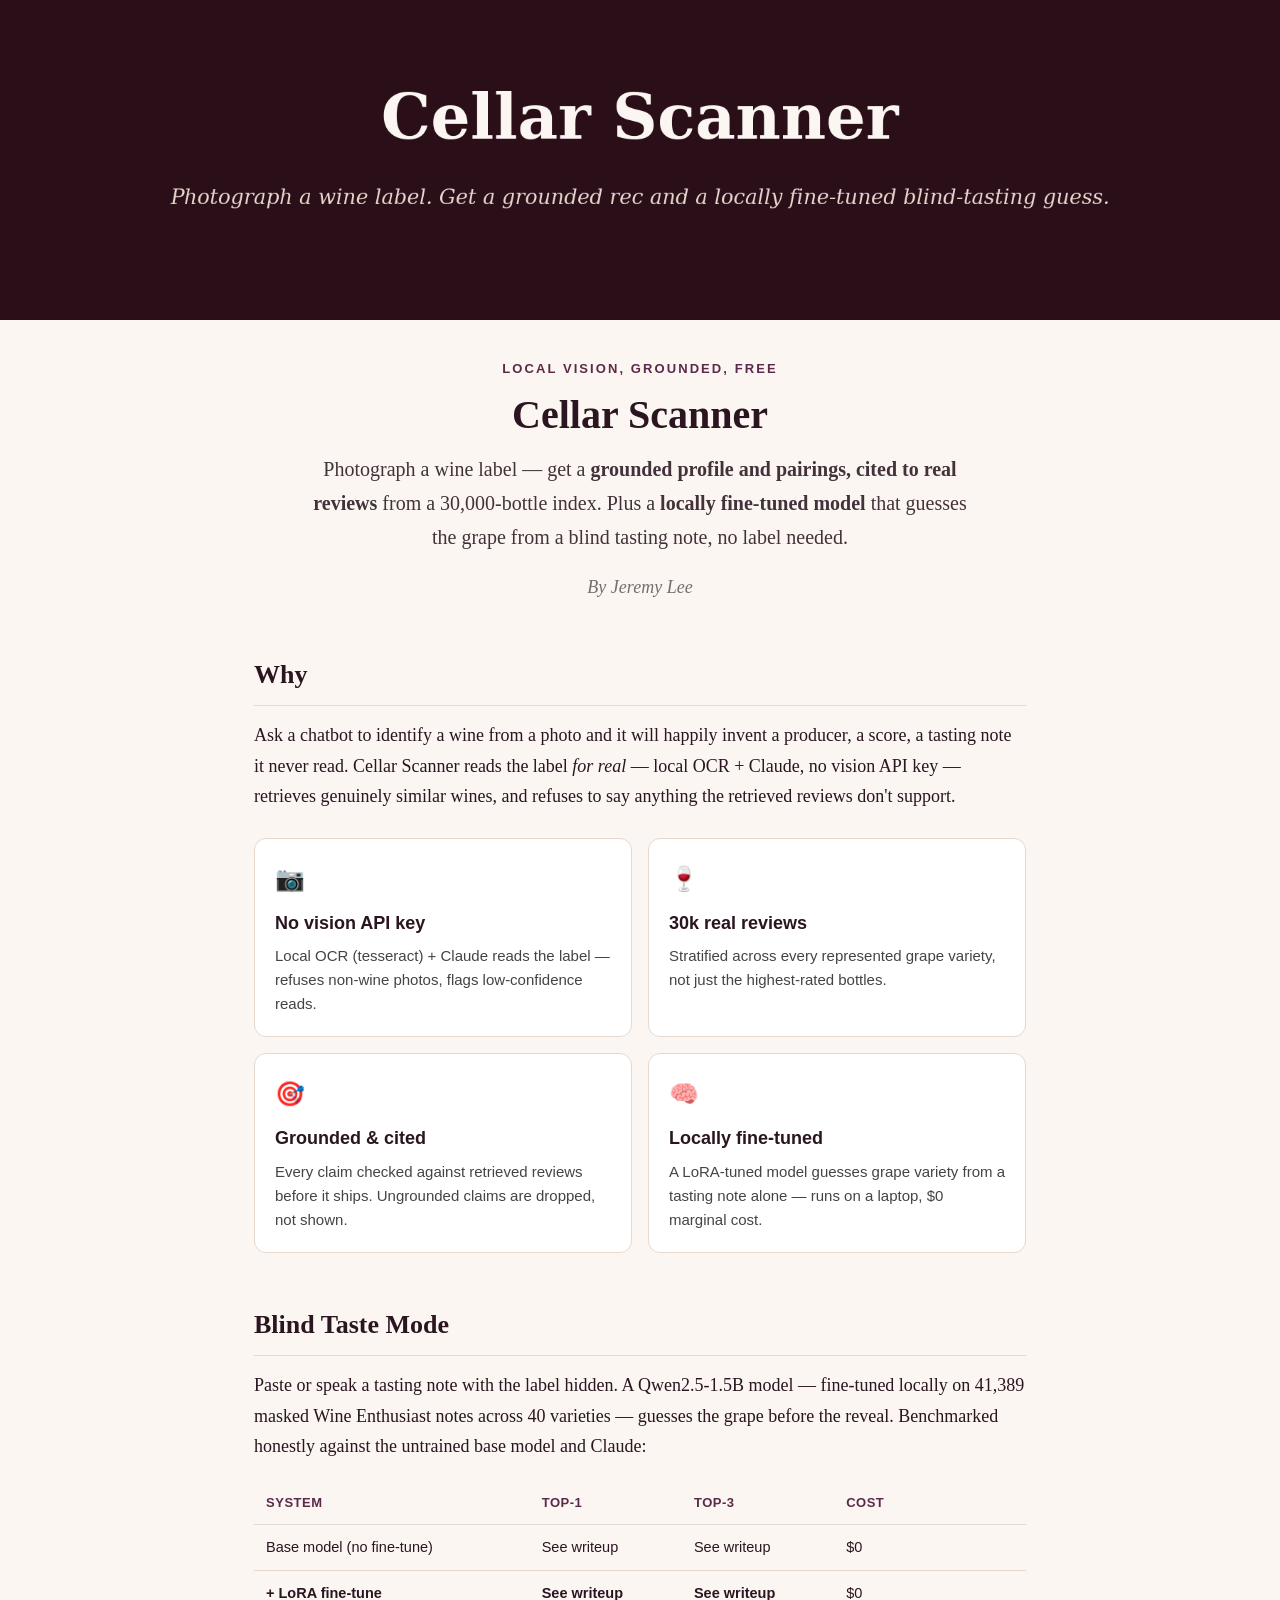
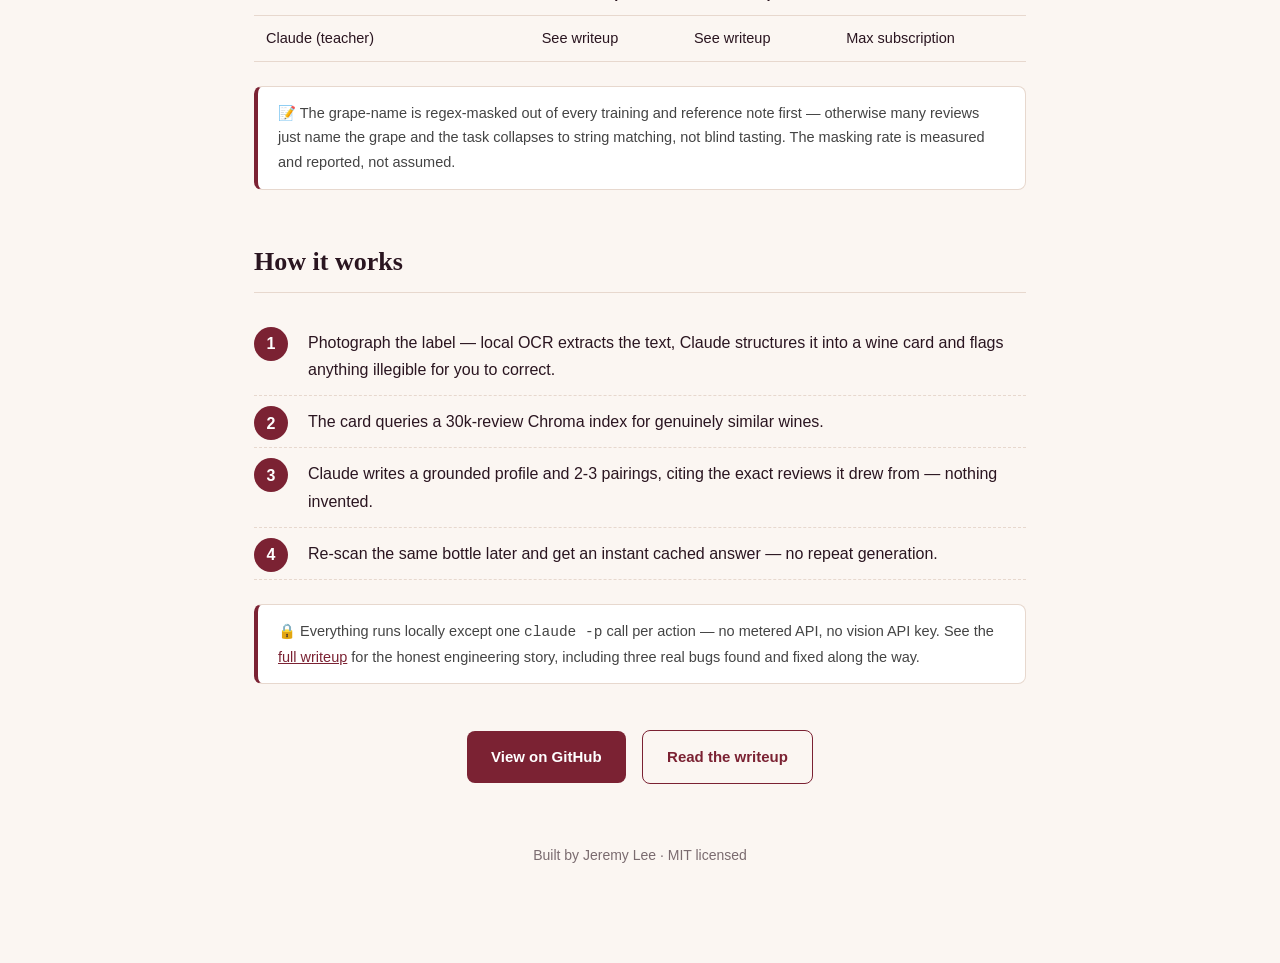
==== index.html @ 6583d96a "Cellar Scanner: README, writeup, showcase page, banner/architecture assets, confusion matrix script." ====
<!DOCTYPE html>
<html lang="en">
<head>
<meta charset="utf-8"/>
<meta name="viewport" content="width=device-width, initial-scale=1"/>
<title>Cellar Scanner — photograph a wine label, get a grounded recommendation</title>
<meta name="description" content="Photograph a wine label and get a grounded profile and pairings, cited to real reviews from a 30,000-bottle index — plus a locally fine-tuned model that guesses the grape from a blind tasting note alone. No vision API key needed." />
<style>
  :root{--ink:#2a1520;--paper:#FBF6F2;--rule:#E7D8CE;--soft:#7a6b6f;--accent:#B8873B;--wine:#7B2233;--plum:#5B2A4A}
  *{box-sizing:border-box} html,body{margin:0;padding:0}
  body{background:var(--paper);color:var(--ink);font-family:Georgia,'Times New Roman',serif;line-height:1.7;font-size:18px}
  .hero{width:100%;background:#2a0e18;overflow:hidden}
  .hero img{width:100%;display:block}
  .container{max-width:820px;margin:0 auto;padding:38px 24px 80px}
  .kicker{text-transform:uppercase;letter-spacing:.16em;font-family:'Helvetica Neue',Arial,sans-serif;font-size:13px;color:var(--plum);font-weight:700;text-align:center;margin-bottom:12px}
  h1{font-size:40px;line-height:1.16;text-align:center;margin:0 0 14px}
  .lede{font-size:20px;color:#43323a;text-align:center;margin:0 auto 6px;max-width:680px}
  .byline{color:var(--soft);font-style:italic;text-align:center;margin:18px 0 30px}
  h2{font-size:26px;margin:50px 0 14px;border-bottom:1px solid var(--rule);padding-bottom:8px}
  p{margin:0 0 16px} a{color:var(--wine)}
  .features{display:grid;grid-template-columns:repeat(2,1fr);gap:16px;margin:26px 0}
  .card{background:#fff;border:1px solid var(--rule);border-radius:12px;padding:20px;font-family:'Helvetica Neue',Arial,sans-serif}
  .card .ico{font-size:24px}.card h3{margin:8px 0 6px;font-size:18px}.card p{font-size:15px;color:#444;margin:0;line-height:1.6}
  .steps{counter-reset:step;list-style:none;padding:0;margin:24px 0}
  .steps li{position:relative;padding:12px 0 12px 54px;border-bottom:1px dashed var(--rule);font-family:'Helvetica Neue',Arial,sans-serif;font-size:16px}
  .steps li::before{counter-increment:step;content:counter(step);position:absolute;left:0;top:10px;width:34px;height:34px;border-radius:50%;background:var(--wine);color:#fff;font-weight:700;display:flex;align-items:center;justify-content:center}
  .note{background:#fff;border:1px solid var(--rule);border-left:4px solid var(--wine);border-radius:8px;padding:14px 20px;font-size:14.5px;color:#444;font-family:'Helvetica Neue',Arial,sans-serif;margin:24px 0}
  table{width:100%;border-collapse:collapse;font-family:'Helvetica Neue',Arial,sans-serif;font-size:14.5px;margin:20px 0}
  th,td{padding:10px 12px;border-bottom:1px solid var(--rule);text-align:left}
  th{color:var(--plum);font-size:13px;text-transform:uppercase;letter-spacing:.04em}
  .btnrow{text-align:center;margin:40px 0 8px}
  .btn{display:inline-block;font-family:'Helvetica Neue',Arial,sans-serif;font-size:15px;font-weight:600;text-decoration:none;padding:13px 24px;border-radius:8px;margin:6px}
  .btn-solid{background:var(--wine);color:#fff}.btn-ghost{border:1px solid var(--wine);color:var(--wine)}
  .footer{text-align:center;color:var(--soft);font-size:14px;margin-top:54px;font-family:'Helvetica Neue',Arial,sans-serif}
  @media(max-width:600px){h1{font-size:30px}.features{grid-template-columns:1fr}}
</style>
</head>
<body>
<div class="hero"><img src="assets/banner.png" alt="Cellar Scanner"/></div>
<div class="container">
  <p class="kicker">Local vision, grounded, free</p>
  <h1>Cellar Scanner</h1>
  <p class="lede">Photograph a wine label — get a <strong>grounded profile and pairings, cited to real reviews</strong> from a 30,000-bottle index. Plus a <strong>locally fine-tuned model</strong> that guesses the grape from a blind tasting note, no label needed.</p>
  <p class="byline">By Jeremy Lee</p>

  <h2>Why</h2>
  <p>Ask a chatbot to identify a wine from a photo and it will happily invent a producer, a score, a tasting note it never read. Cellar Scanner reads the label <em>for real</em> — local OCR + Claude, no vision API key — retrieves genuinely similar wines, and refuses to say anything the retrieved reviews don't support.</p>

  <div class="features">
    <div class="card"><div class="ico">📷</div><h3>No vision API key</h3><p>Local OCR (tesseract) + Claude reads the label — refuses non-wine photos, flags low-confidence reads.</p></div>
    <div class="card"><div class="ico">🍷</div><h3>30k real reviews</h3><p>Stratified across every represented grape variety, not just the highest-rated bottles.</p></div>
    <div class="card"><div class="ico">🎯</div><h3>Grounded &amp; cited</h3><p>Every claim checked against retrieved reviews before it ships. Ungrounded claims are dropped, not shown.</p></div>
    <div class="card"><div class="ico">🧠</div><h3>Locally fine-tuned</h3><p>A LoRA-tuned model guesses grape variety from a tasting note alone — runs on a laptop, $0 marginal cost.</p></div>
  </div>

  <h2>Blind Taste Mode</h2>
  <p>Paste or speak a tasting note with the label hidden. A Qwen2.5-1.5B model — fine-tuned locally on 41,389 masked Wine Enthusiast notes across 40 varieties — guesses the grape before the reveal. Benchmarked honestly against the untrained base model and Claude:</p>

  <table>
    <tr><th>System</th><th>Top-1</th><th>Top-3</th><th>Cost</th></tr>
    <tr><td>Base model (no fine-tune)</td><td>See writeup</td><td>See writeup</td><td>$0</td></tr>
    <tr><td><strong>+ LoRA fine-tune</strong></td><td><strong>See writeup</strong></td><td><strong>See writeup</strong></td><td>$0</td></tr>
    <tr><td>Claude (teacher)</td><td>See writeup</td><td>See writeup</td><td>Max subscription</td></tr>
  </table>

  <div class="note">📝 The grape-name is regex-masked out of every training and reference note first — otherwise many reviews just name the grape and the task collapses to string matching, not blind tasting. The masking rate is measured and reported, not assumed.</div>

  <h2>How it works</h2>
  <ol class="steps">
    <li>Photograph the label — local OCR extracts the text, Claude structures it into a wine card and flags anything illegible for you to correct.</li>
    <li>The card queries a 30k-review Chroma index for genuinely similar wines.</li>
    <li>Claude writes a grounded profile and 2-3 pairings, citing the exact reviews it drew from — nothing invented.</li>
    <li>Re-scan the same bottle later and get an instant cached answer — no repeat generation.</li>
  </ol>

  <div class="note">🔒 Everything runs locally except one <code>claude -p</code> call per action — no metered API, no vision API key. See the <a href="writeup.md">full writeup</a> for the honest engineering story, including three real bugs found and fixed along the way.</div>

  <div class="btnrow">
    <a class="btn btn-solid" href="https://github.com/lyhjeremy/cellar-scanner">View on GitHub</a>
    <a class="btn btn-ghost" href="writeup.md">Read the writeup</a>
  </div>

  <p class="footer">Built by Jeremy Lee · MIT licensed</p>
</div>
</body>
</html>
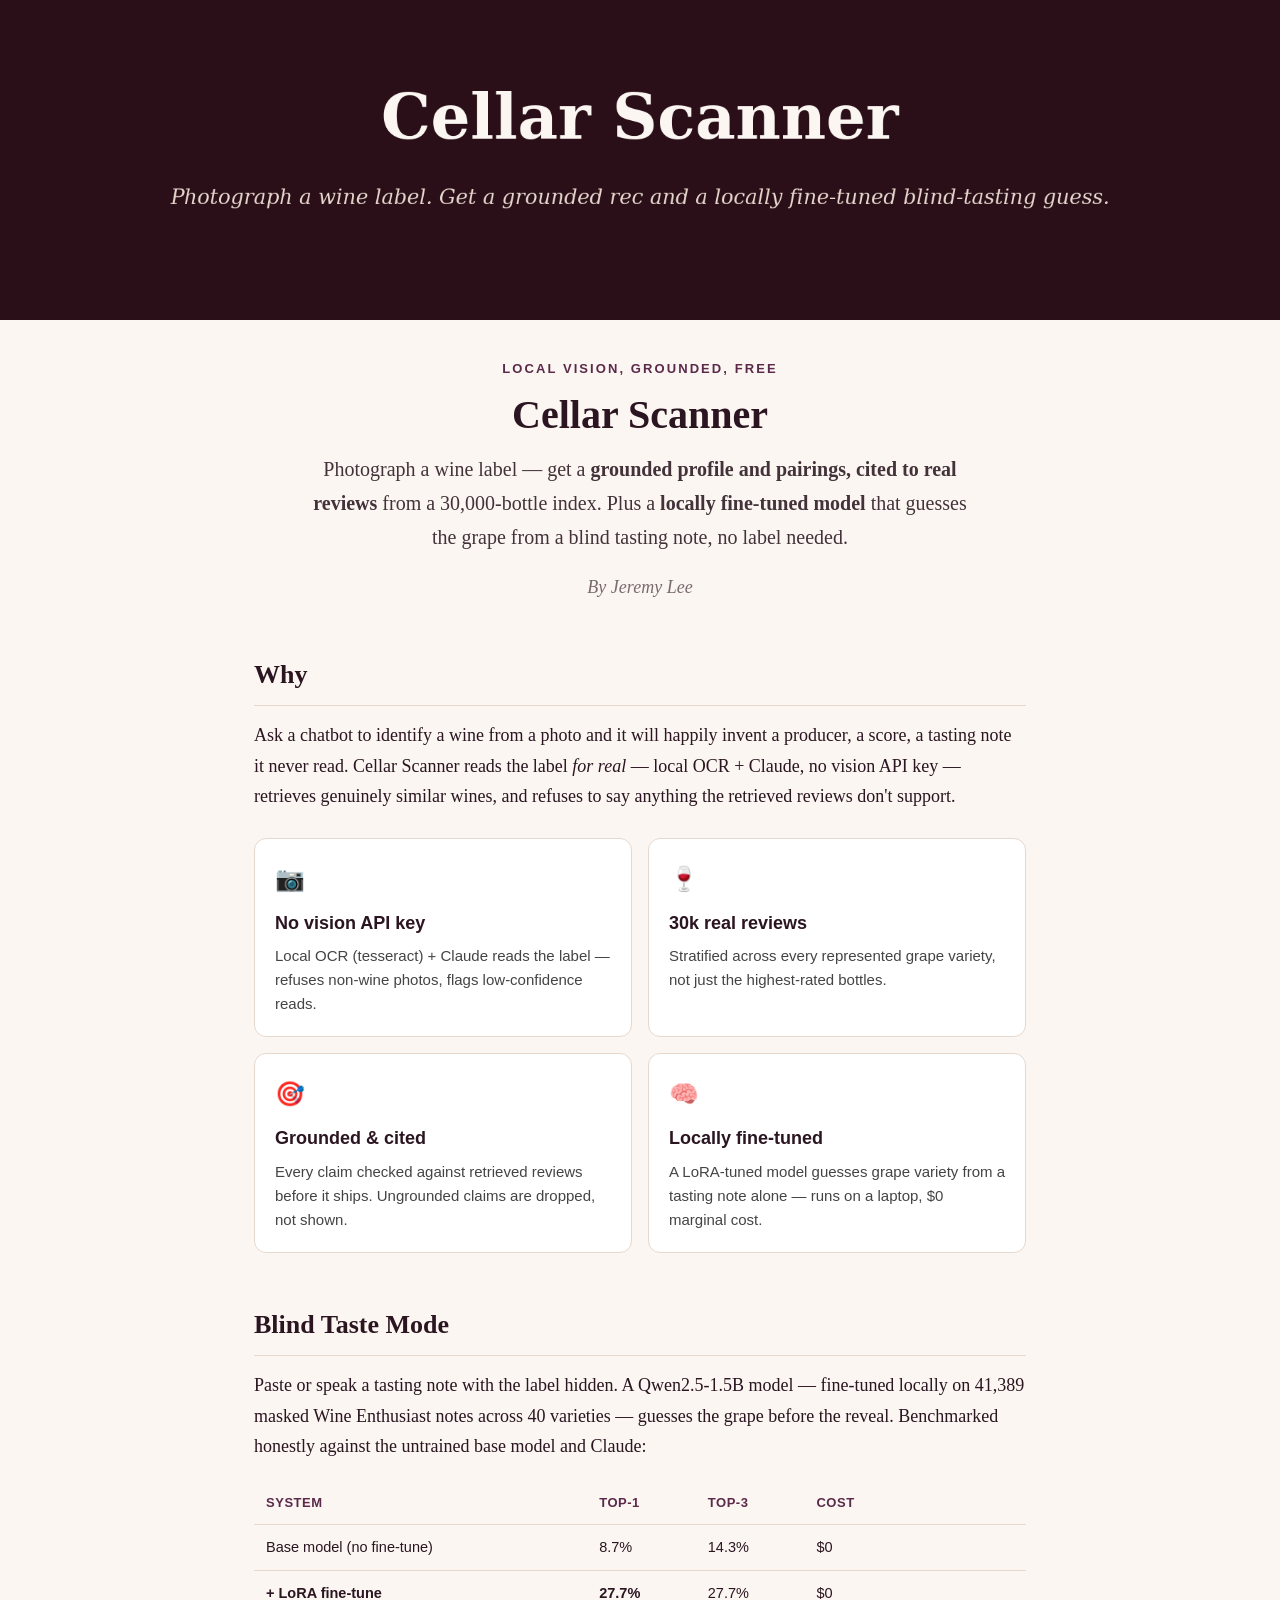
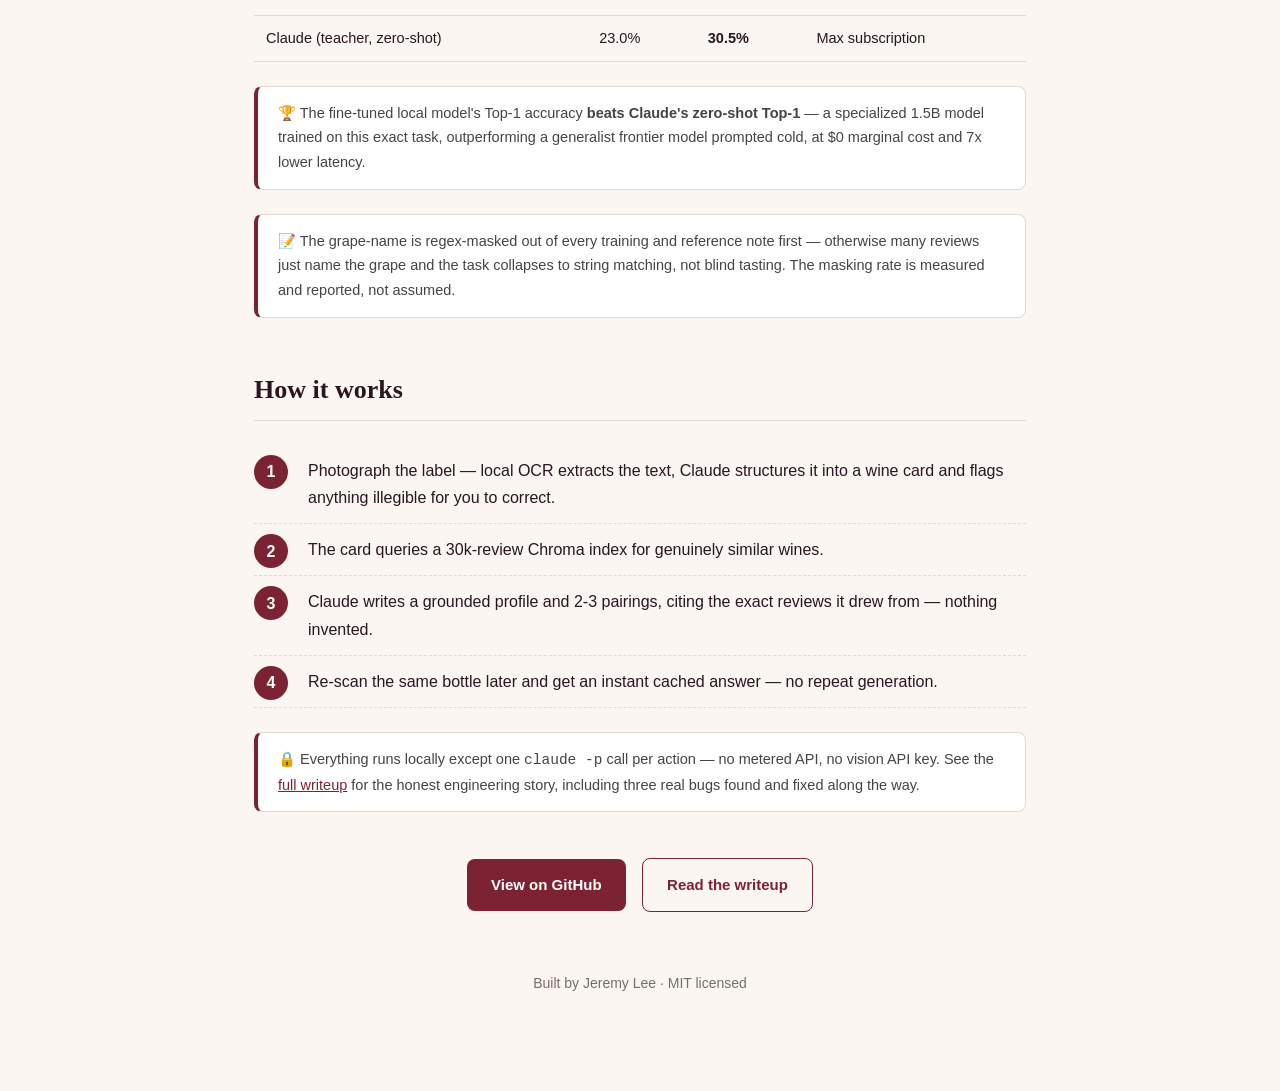
==== commit e1b5e98f: "Cellar Scanner: final corrected benchmark numbers. LoRA Top-1 (27.7%) beats Claude zero-shot Top-1 (" ====
--- a/index.html
+++ b/index.html
@@ -58,11 +58,12 @@
 
   <table>
     <tr><th>System</th><th>Top-1</th><th>Top-3</th><th>Cost</th></tr>
-    <tr><td>Base model (no fine-tune)</td><td>See writeup</td><td>See writeup</td><td>$0</td></tr>
-    <tr><td><strong>+ LoRA fine-tune</strong></td><td><strong>See writeup</strong></td><td><strong>See writeup</strong></td><td>$0</td></tr>
-    <tr><td>Claude (teacher)</td><td>See writeup</td><td>See writeup</td><td>Max subscription</td></tr>
+    <tr><td>Base model (no fine-tune)</td><td>8.7%</td><td>14.3%</td><td>$0</td></tr>
+    <tr><td><strong>+ LoRA fine-tune</strong></td><td><strong>27.7%</strong></td><td>27.7%</td><td>$0</td></tr>
+    <tr><td>Claude (teacher, zero-shot)</td><td>23.0%</td><td><strong>30.5%</strong></td><td>Max subscription</td></tr>
   </table>
 
+  <div class="note">🏆 The fine-tuned local model's Top-1 accuracy <strong>beats Claude's zero-shot Top-1</strong> — a specialized 1.5B model trained on this exact task, outperforming a generalist frontier model prompted cold, at $0 marginal cost and 7x lower latency.</div>
   <div class="note">📝 The grape-name is regex-masked out of every training and reference note first — otherwise many reviews just name the grape and the task collapses to string matching, not blind tasting. The masking rate is measured and reported, not assumed.</div>
 
   <h2>How it works</h2>
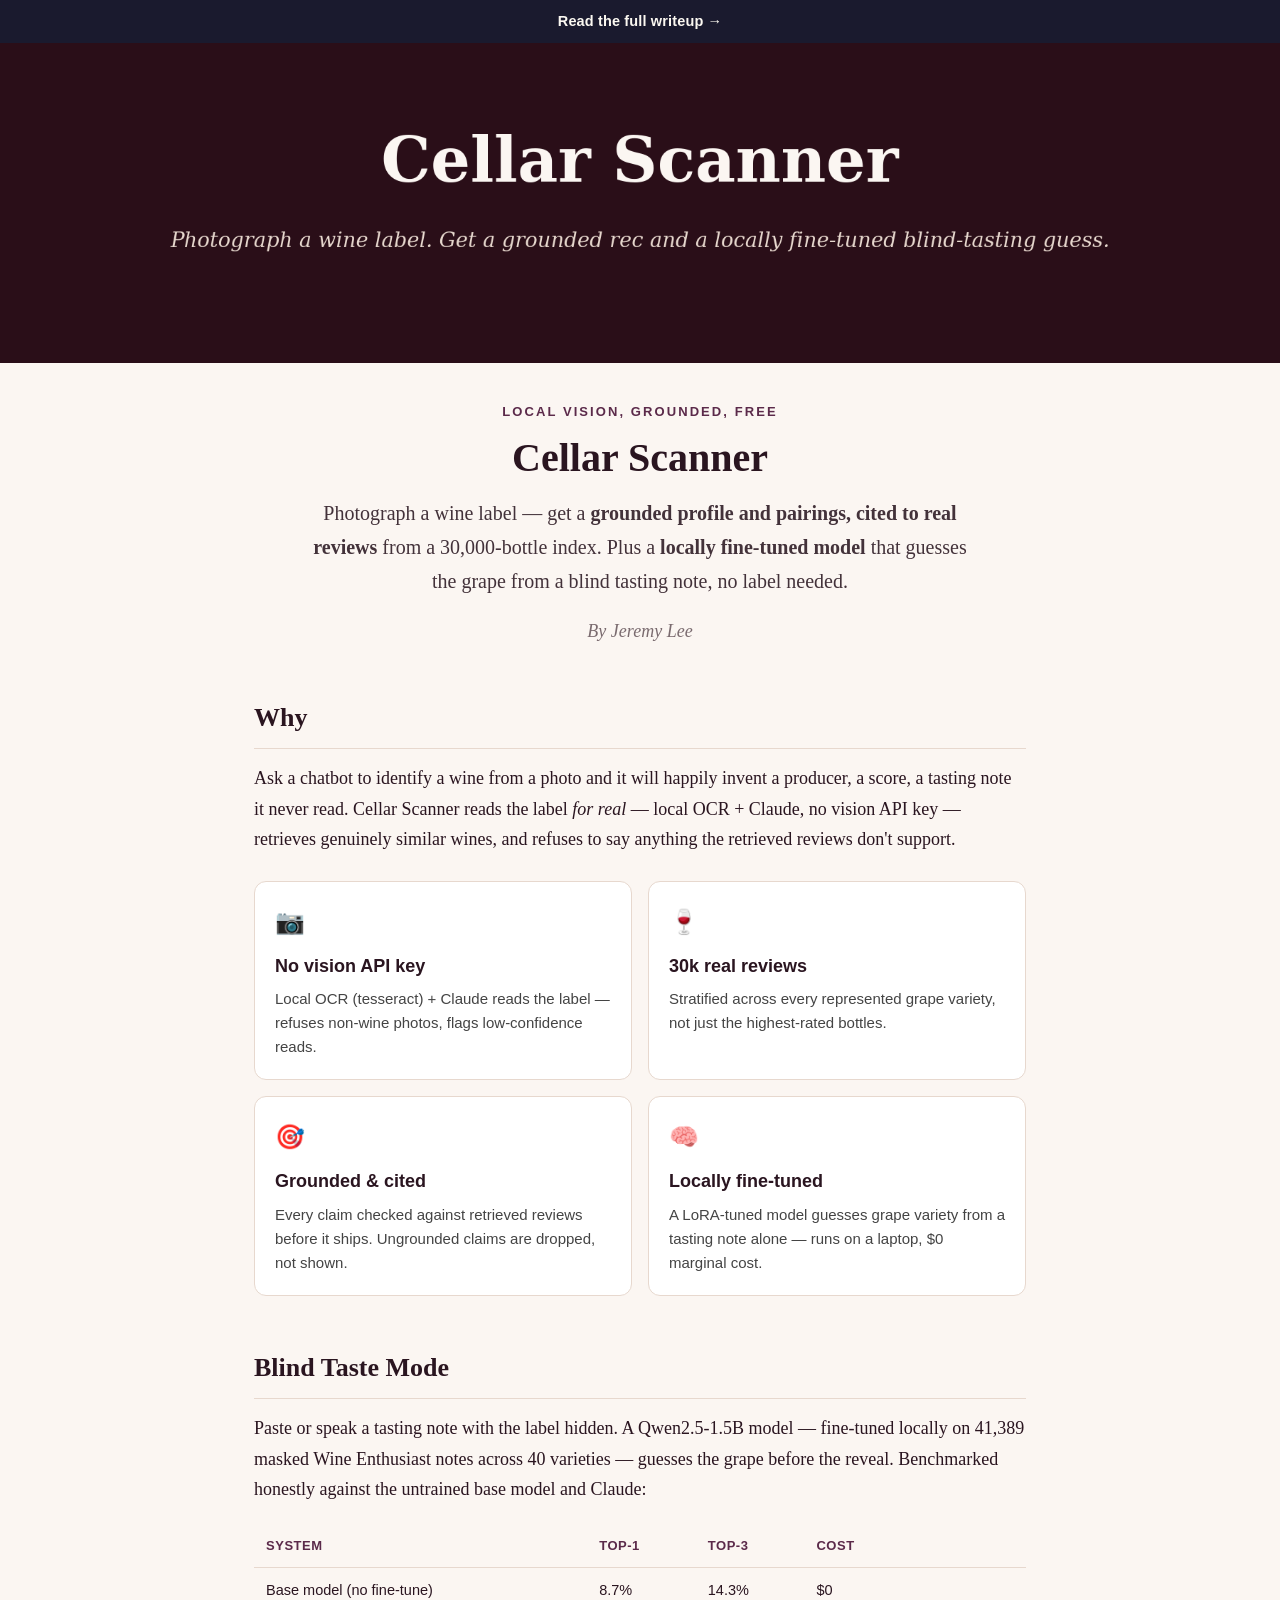
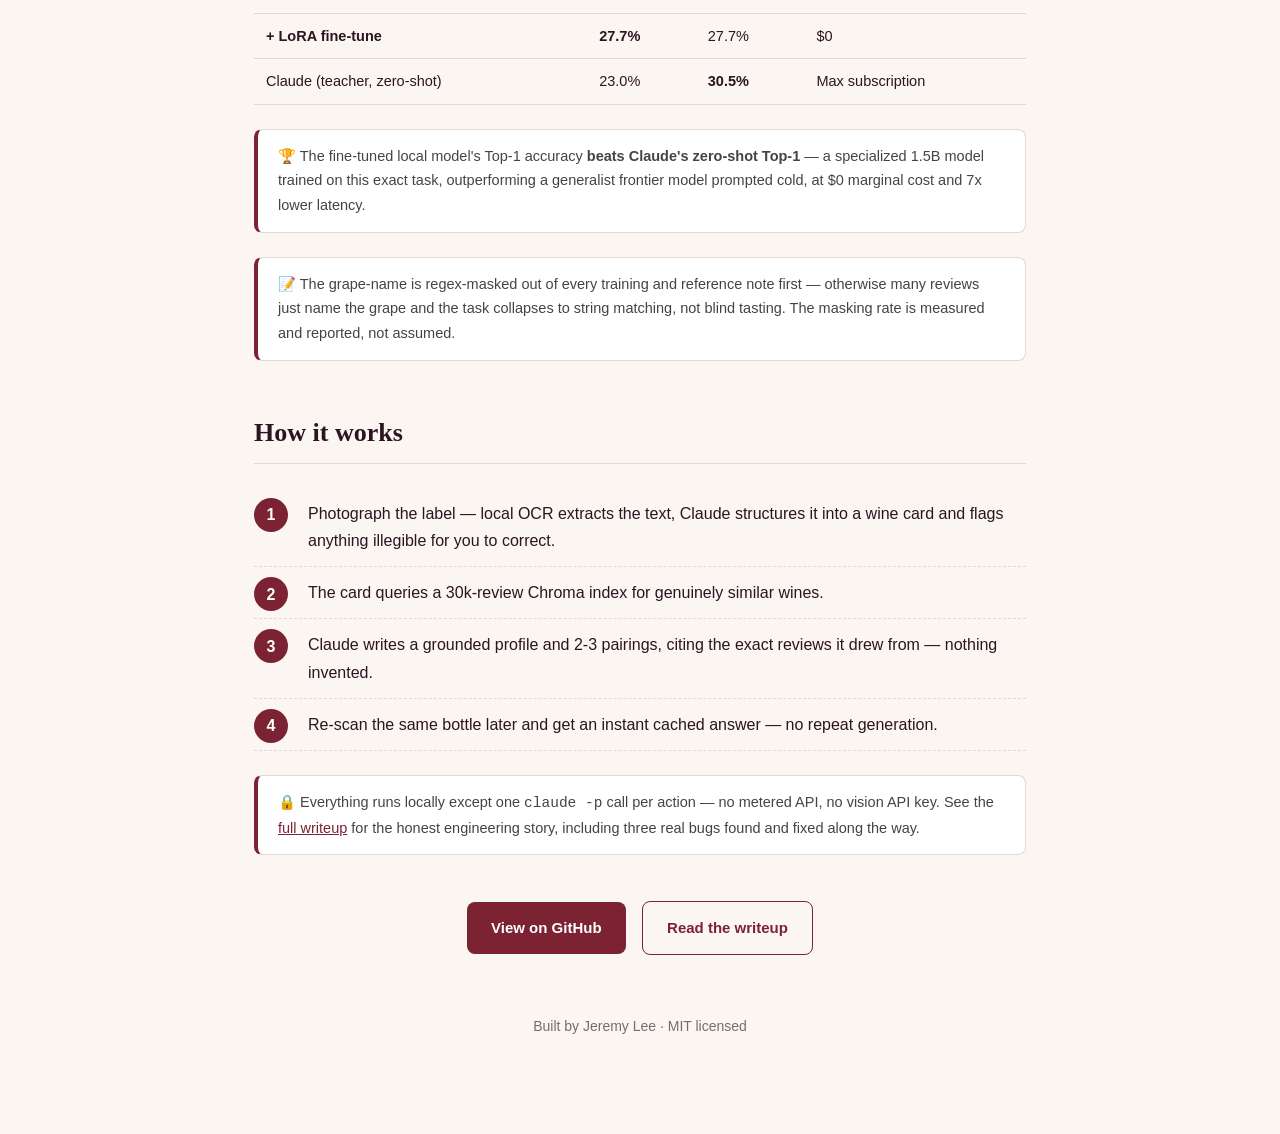
==== commit acbf6726: "Link the writeup page from the landing page Nothing on the published site pointed at /overview/ befo" ====
--- a/index.html
+++ b/index.html
@@ -36,6 +36,8 @@
 </style>
 </head>
 <body>
+<a href="overview/" data-overview-link style="display:block;background:#1a1a2e;color:#FBF8F1;text-align:center;padding:11px 18px;font:600 14.5px/1.45 -apple-system,'Helvetica Neue',Arial,sans-serif;letter-spacing:.01em;text-decoration:none">Read the full writeup&nbsp;&rarr;</a>
+
 <div class="hero"><img src="assets/banner.png" alt="Cellar Scanner"/></div>
 <div class="container">
   <p class="kicker">Local vision, grounded, free</p>
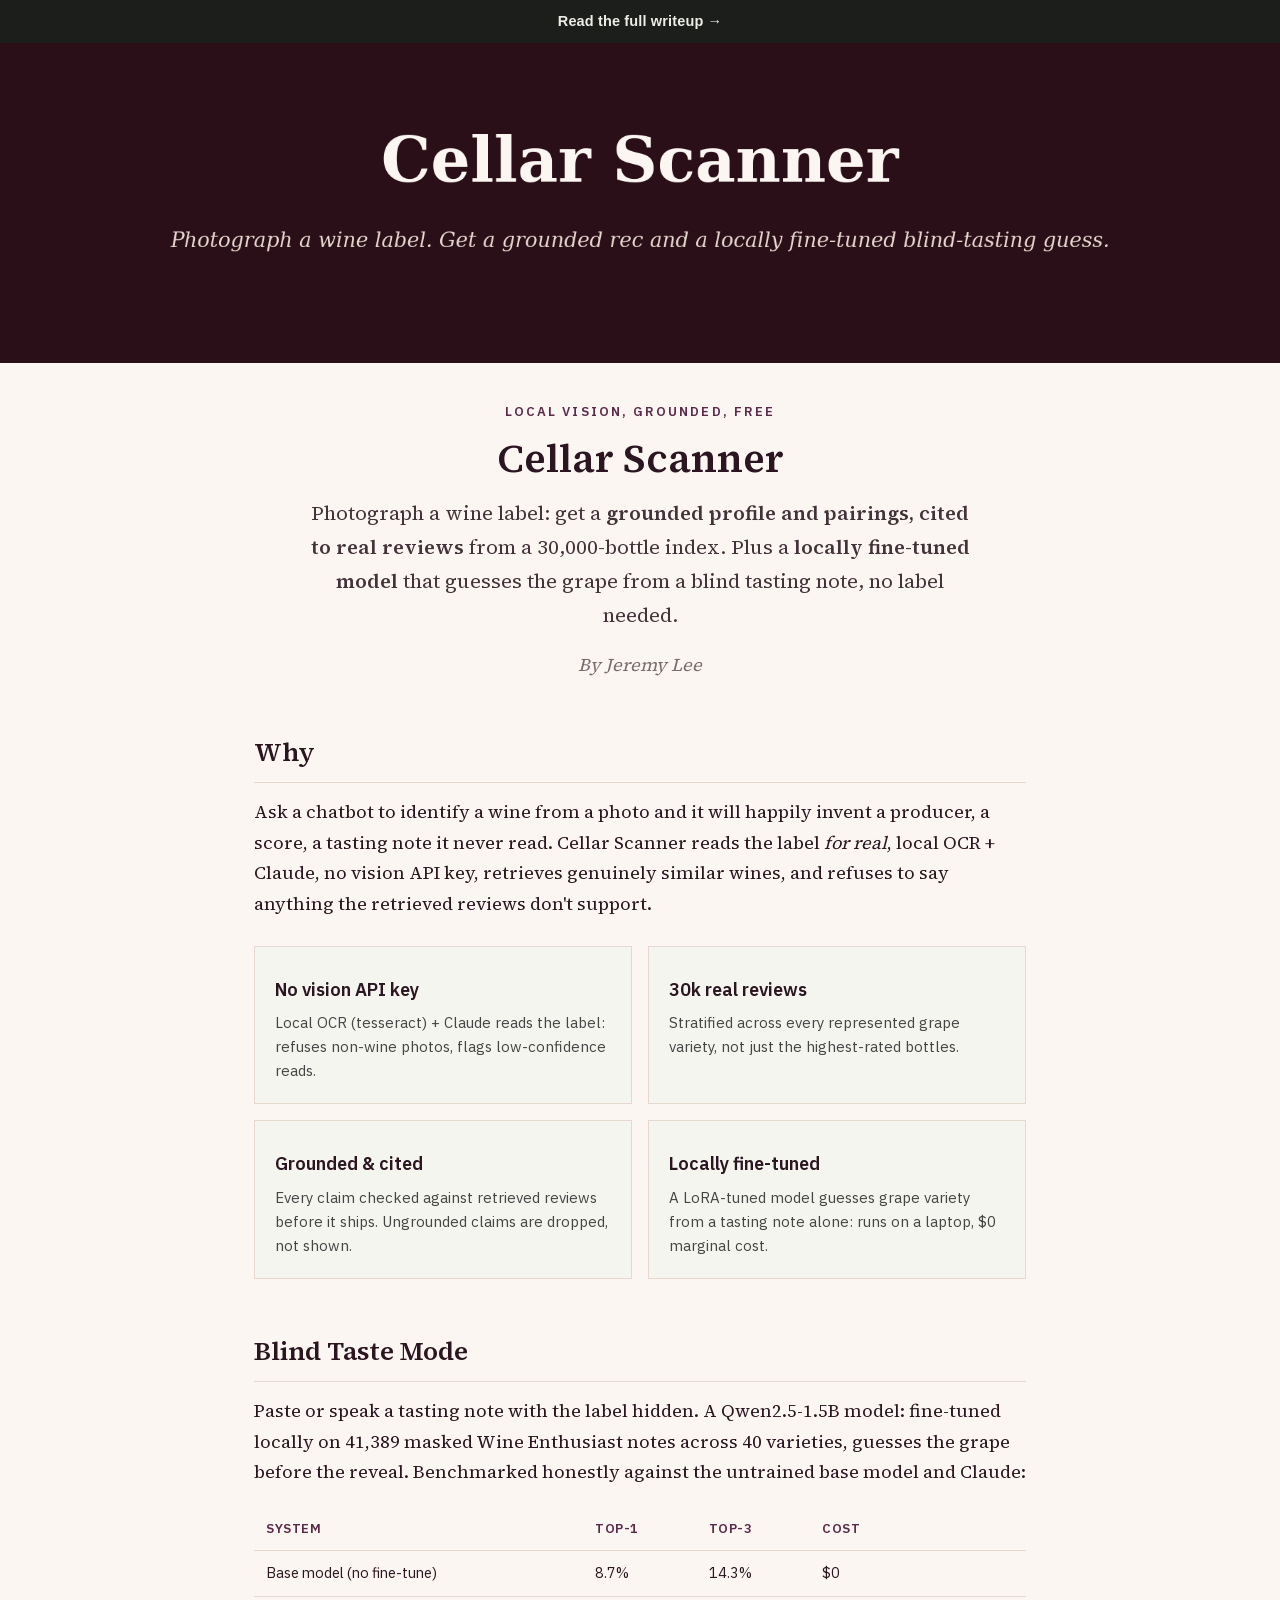
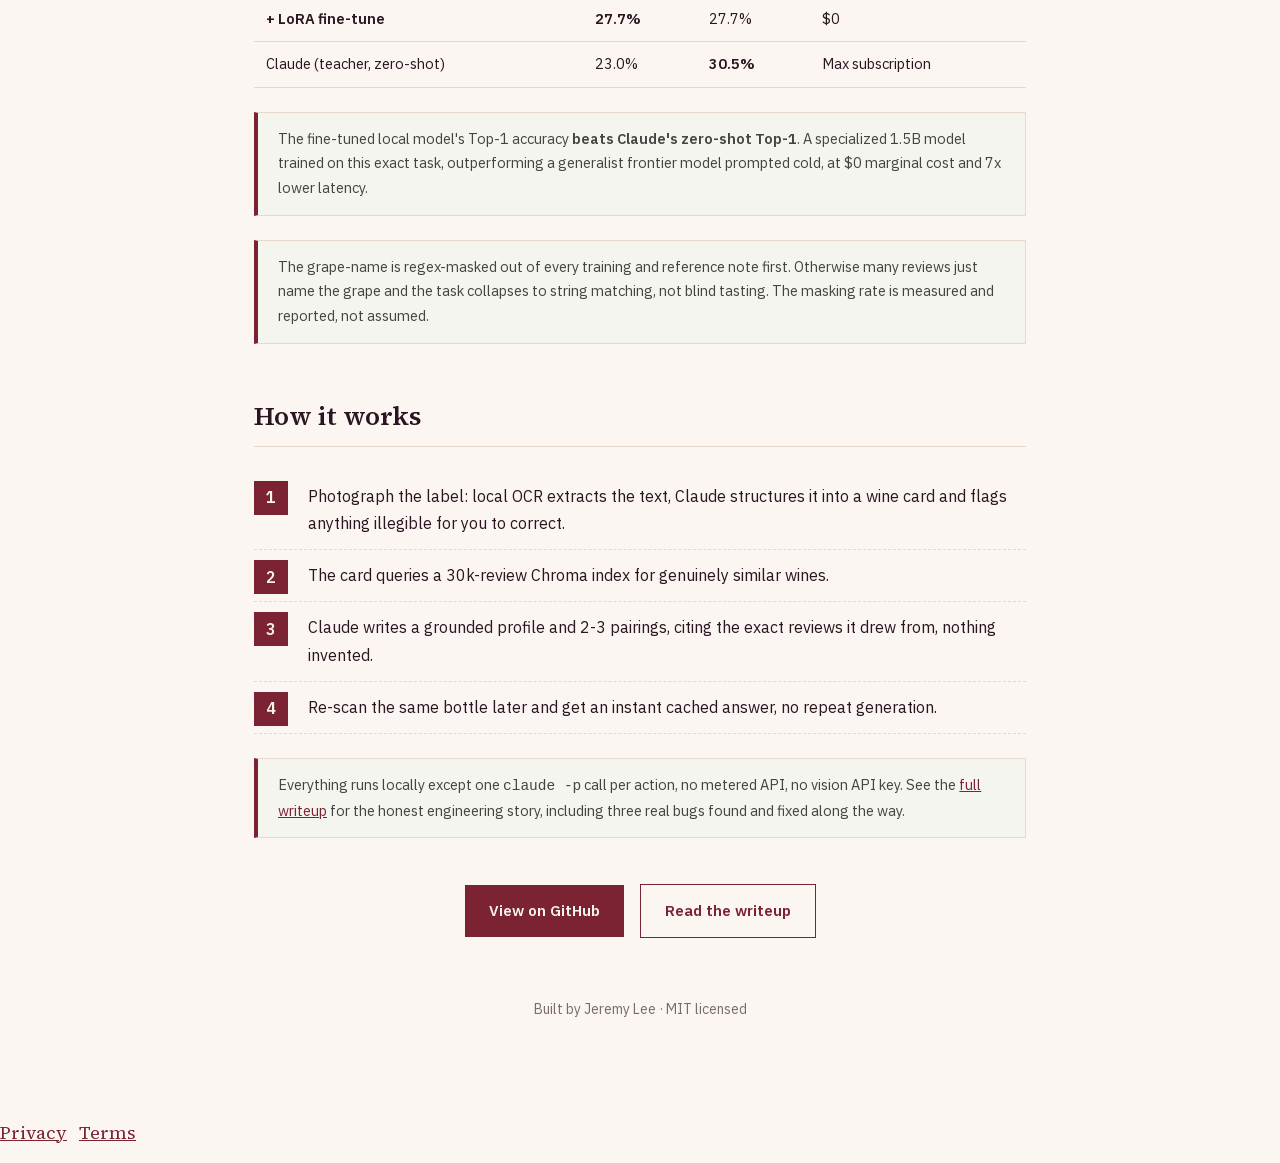
==== commit af888390: "Adopt the Ledger house style Replaces the cream and gold Georgia style with a technical-document ide" ====
--- a/index.html
+++ b/index.html
@@ -3,60 +3,66 @@
 <head>
 <meta charset="utf-8"/>
 <meta name="viewport" content="width=device-width, initial-scale=1"/>
-<title>Cellar Scanner — photograph a wine label, get a grounded recommendation</title>
-<meta name="description" content="Photograph a wine label and get a grounded profile and pairings, cited to real reviews from a 30,000-bottle index — plus a locally fine-tuned model that guesses the grape from a blind tasting note alone. No vision API key needed." />
+<title>Cellar Scanner: photograph a wine label, get a grounded recommendation</title>
+<meta name="description" content="Photograph a wine label and get a grounded profile and pairings, cited to real reviews from a 30,000-bottle index, plus a locally fine-tuned model that guesses the grape from a blind tasting note alone. No vision API key needed." />
 <style>
+@font-face{font-family:"Source Serif 4";src:url("fonts/SourceSerif4-400.woff2")format("woff2");font-weight:400;font-display:swap}
+@font-face{font-family:"Source Serif 4";src:url("fonts/SourceSerif4-600.woff2")format("woff2");font-weight:600;font-display:swap}
+@font-face{font-family:"IBM Plex Sans";src:url("fonts/IBMPlexSans-400.woff2")format("woff2");font-weight:400;font-display:swap}
+@font-face{font-family:"IBM Plex Sans";src:url("fonts/IBMPlexSans-600.woff2")format("woff2");font-weight:600;font-display:swap}
+@font-face{font-family:"IBM Plex Mono";src:url("fonts/IBMPlexMono-400.woff2")format("woff2");font-weight:400;font-display:swap}
+
   :root{--ink:#2a1520;--paper:#FBF6F2;--rule:#E7D8CE;--soft:#7a6b6f;--accent:#B8873B;--wine:#7B2233;--plum:#5B2A4A}
   *{box-sizing:border-box} html,body{margin:0;padding:0}
-  body{background:var(--paper);color:var(--ink);font-family:Georgia,'Times New Roman',serif;line-height:1.7;font-size:18px}
+  body{background:var(--paper);color:var(--ink);font-family:"Source Serif 4", "Iowan Old Style", "Palatino Linotype", Palatino, serif;line-height:1.7;font-size:18px}
   .hero{width:100%;background:#2a0e18;overflow:hidden}
   .hero img{width:100%;display:block}
   .container{max-width:820px;margin:0 auto;padding:38px 24px 80px}
-  .kicker{text-transform:uppercase;letter-spacing:.16em;font-family:'Helvetica Neue',Arial,sans-serif;font-size:13px;color:var(--plum);font-weight:700;text-align:center;margin-bottom:12px}
+  .kicker{text-transform:uppercase;letter-spacing:.16em;font-family:"IBM Plex Sans", "Helvetica Neue", Helvetica, Arial, sans-serif;font-size:13px;color:var(--plum);font-weight:700;text-align:center;margin-bottom:12px}
   h1{font-size:40px;line-height:1.16;text-align:center;margin:0 0 14px}
   .lede{font-size:20px;color:#43323a;text-align:center;margin:0 auto 6px;max-width:680px}
   .byline{color:var(--soft);font-style:italic;text-align:center;margin:18px 0 30px}
   h2{font-size:26px;margin:50px 0 14px;border-bottom:1px solid var(--rule);padding-bottom:8px}
   p{margin:0 0 16px} a{color:var(--wine)}
   .features{display:grid;grid-template-columns:repeat(2,1fr);gap:16px;margin:26px 0}
-  .card{background:#fff;border:1px solid var(--rule);border-radius:12px;padding:20px;font-family:'Helvetica Neue',Arial,sans-serif}
+  .card{background:#F5F5F0;border:1px solid var(--rule);border-radius: 0;padding:20px;font-family:"IBM Plex Sans", "Helvetica Neue", Helvetica, Arial, sans-serif}
   .card .ico{font-size:24px}.card h3{margin:8px 0 6px;font-size:18px}.card p{font-size:15px;color:#444;margin:0;line-height:1.6}
   .steps{counter-reset:step;list-style:none;padding:0;margin:24px 0}
-  .steps li{position:relative;padding:12px 0 12px 54px;border-bottom:1px dashed var(--rule);font-family:'Helvetica Neue',Arial,sans-serif;font-size:16px}
-  .steps li::before{counter-increment:step;content:counter(step);position:absolute;left:0;top:10px;width:34px;height:34px;border-radius:50%;background:var(--wine);color:#fff;font-weight:700;display:flex;align-items:center;justify-content:center}
-  .note{background:#fff;border:1px solid var(--rule);border-left:4px solid var(--wine);border-radius:8px;padding:14px 20px;font-size:14.5px;color:#444;font-family:'Helvetica Neue',Arial,sans-serif;margin:24px 0}
-  table{width:100%;border-collapse:collapse;font-family:'Helvetica Neue',Arial,sans-serif;font-size:14.5px;margin:20px 0}
+  .steps li{position:relative;padding:12px 0 12px 54px;border-bottom:1px dashed var(--rule);font-family:"IBM Plex Sans", "Helvetica Neue", Helvetica, Arial, sans-serif;font-size:16px}
+  .steps li::before{counter-increment:step;content:counter(step);position:absolute;left:0;top:10px;width:34px;height:34px;border-radius: 0;background:var(--wine);color:#F5F5F0;font-weight:700;display:flex;align-items:center;justify-content:center}
+  .note{background:#F5F5F0;border:1px solid var(--rule);border-left:4px solid var(--wine);border-radius: 0;padding:14px 20px;font-size:14.5px;color:#444;font-family:"IBM Plex Sans", "Helvetica Neue", Helvetica, Arial, sans-serif;margin:24px 0}
+  table{width:100%;border-collapse:collapse;font-family:"IBM Plex Sans", "Helvetica Neue", Helvetica, Arial, sans-serif;font-size:14.5px;margin:20px 0}
   th,td{padding:10px 12px;border-bottom:1px solid var(--rule);text-align:left}
   th{color:var(--plum);font-size:13px;text-transform:uppercase;letter-spacing:.04em}
   .btnrow{text-align:center;margin:40px 0 8px}
-  .btn{display:inline-block;font-family:'Helvetica Neue',Arial,sans-serif;font-size:15px;font-weight:600;text-decoration:none;padding:13px 24px;border-radius:8px;margin:6px}
-  .btn-solid{background:var(--wine);color:#fff}.btn-ghost{border:1px solid var(--wine);color:var(--wine)}
-  .footer{text-align:center;color:var(--soft);font-size:14px;margin-top:54px;font-family:'Helvetica Neue',Arial,sans-serif}
+  .btn{display:inline-block;font-family:"IBM Plex Sans", "Helvetica Neue", Helvetica, Arial, sans-serif;font-size:15px;font-weight:600;text-decoration:none;padding:13px 24px;border-radius: 0;margin:6px}
+  .btn-solid{background:var(--wine);color:#F5F5F0}.btn-ghost{border:1px solid var(--wine);color:var(--wine)}
+  .footer{text-align:center;color:var(--soft);font-size:14px;margin-top:54px;font-family:"IBM Plex Sans", "Helvetica Neue", Helvetica, Arial, sans-serif}
   @media(max-width:600px){h1{font-size:30px}.features{grid-template-columns:1fr}}
 </style>
 </head>
 <body>
-<a href="overview/" data-overview-link style="display:block;background:#1a1a2e;color:#FBF8F1;text-align:center;padding:11px 18px;font:600 14.5px/1.45 -apple-system,'Helvetica Neue',Arial,sans-serif;letter-spacing:.01em;text-decoration:none">Read the full writeup&nbsp;&rarr;</a>
+<a href="overview/" data-overview-link style="display:block;background:#1C1E1B;color:#EDEDE7;text-align:center;padding:11px 18px;font:600 14.5px/1.45 -apple-system,'Helvetica Neue',Arial,sans-serif;letter-spacing:.01em;text-decoration:none">Read the full writeup&nbsp;&rarr;</a>
 
 <div class="hero"><img src="assets/banner.png" alt="Cellar Scanner"/></div>
 <div class="container">
   <p class="kicker">Local vision, grounded, free</p>
   <h1>Cellar Scanner</h1>
-  <p class="lede">Photograph a wine label — get a <strong>grounded profile and pairings, cited to real reviews</strong> from a 30,000-bottle index. Plus a <strong>locally fine-tuned model</strong> that guesses the grape from a blind tasting note, no label needed.</p>
+  <p class="lede">Photograph a wine label: get a <strong>grounded profile and pairings, cited to real reviews</strong> from a 30,000-bottle index. Plus a <strong>locally fine-tuned model</strong> that guesses the grape from a blind tasting note, no label needed.</p>
   <p class="byline">By Jeremy Lee</p>
 
   <h2>Why</h2>
-  <p>Ask a chatbot to identify a wine from a photo and it will happily invent a producer, a score, a tasting note it never read. Cellar Scanner reads the label <em>for real</em> — local OCR + Claude, no vision API key — retrieves genuinely similar wines, and refuses to say anything the retrieved reviews don't support.</p>
+  <p>Ask a chatbot to identify a wine from a photo and it will happily invent a producer, a score, a tasting note it never read. Cellar Scanner reads the label <em>for real</em>, local OCR + Claude, no vision API key, retrieves genuinely similar wines, and refuses to say anything the retrieved reviews don't support.</p>
 
   <div class="features">
-    <div class="card"><div class="ico">📷</div><h3>No vision API key</h3><p>Local OCR (tesseract) + Claude reads the label — refuses non-wine photos, flags low-confidence reads.</p></div>
-    <div class="card"><div class="ico">🍷</div><h3>30k real reviews</h3><p>Stratified across every represented grape variety, not just the highest-rated bottles.</p></div>
-    <div class="card"><div class="ico">🎯</div><h3>Grounded &amp; cited</h3><p>Every claim checked against retrieved reviews before it ships. Ungrounded claims are dropped, not shown.</p></div>
-    <div class="card"><div class="ico">🧠</div><h3>Locally fine-tuned</h3><p>A LoRA-tuned model guesses grape variety from a tasting note alone — runs on a laptop, $0 marginal cost.</p></div>
+    <div class="card"><h3>No vision API key</h3><p>Local OCR (tesseract) + Claude reads the label: refuses non-wine photos, flags low-confidence reads.</p></div>
+    <div class="card"><h3>30k real reviews</h3><p>Stratified across every represented grape variety, not just the highest-rated bottles.</p></div>
+    <div class="card"><h3>Grounded &amp; cited</h3><p>Every claim checked against retrieved reviews before it ships. Ungrounded claims are dropped, not shown.</p></div>
+    <div class="card"><h3>Locally fine-tuned</h3><p>A LoRA-tuned model guesses grape variety from a tasting note alone: runs on a laptop, $0 marginal cost.</p></div>
   </div>
 
   <h2>Blind Taste Mode</h2>
-  <p>Paste or speak a tasting note with the label hidden. A Qwen2.5-1.5B model — fine-tuned locally on 41,389 masked Wine Enthusiast notes across 40 varieties — guesses the grape before the reveal. Benchmarked honestly against the untrained base model and Claude:</p>
+  <p>Paste or speak a tasting note with the label hidden. A Qwen2.5-1.5B model: fine-tuned locally on 41,389 masked Wine Enthusiast notes across 40 varieties, guesses the grape before the reveal. Benchmarked honestly against the untrained base model and Claude:</p>
 
   <table>
     <tr><th>System</th><th>Top-1</th><th>Top-3</th><th>Cost</th></tr>
@@ -65,18 +71,18 @@
     <tr><td>Claude (teacher, zero-shot)</td><td>23.0%</td><td><strong>30.5%</strong></td><td>Max subscription</td></tr>
   </table>
 
-  <div class="note">🏆 The fine-tuned local model's Top-1 accuracy <strong>beats Claude's zero-shot Top-1</strong> — a specialized 1.5B model trained on this exact task, outperforming a generalist frontier model prompted cold, at $0 marginal cost and 7x lower latency.</div>
-  <div class="note">📝 The grape-name is regex-masked out of every training and reference note first — otherwise many reviews just name the grape and the task collapses to string matching, not blind tasting. The masking rate is measured and reported, not assumed.</div>
+  <div class="note">The fine-tuned local model's Top-1 accuracy <strong>beats Claude's zero-shot Top-1</strong>. A specialized 1.5B model trained on this exact task, outperforming a generalist frontier model prompted cold, at $0 marginal cost and 7x lower latency.</div>
+  <div class="note">The grape-name is regex-masked out of every training and reference note first. Otherwise many reviews just name the grape and the task collapses to string matching, not blind tasting. The masking rate is measured and reported, not assumed.</div>
 
   <h2>How it works</h2>
   <ol class="steps">
-    <li>Photograph the label — local OCR extracts the text, Claude structures it into a wine card and flags anything illegible for you to correct.</li>
+    <li>Photograph the label: local OCR extracts the text, Claude structures it into a wine card and flags anything illegible for you to correct.</li>
     <li>The card queries a 30k-review Chroma index for genuinely similar wines.</li>
-    <li>Claude writes a grounded profile and 2-3 pairings, citing the exact reviews it drew from — nothing invented.</li>
-    <li>Re-scan the same bottle later and get an instant cached answer — no repeat generation.</li>
+    <li>Claude writes a grounded profile and 2-3 pairings, citing the exact reviews it drew from, nothing invented.</li>
+    <li>Re-scan the same bottle later and get an instant cached answer, no repeat generation.</li>
   </ol>
 
-  <div class="note">🔒 Everything runs locally except one <code>claude -p</code> call per action — no metered API, no vision API key. See the <a href="writeup.md">full writeup</a> for the honest engineering story, including three real bugs found and fixed along the way.</div>
+  <div class="note">Everything runs locally except one <code>claude -p</code> call per action, no metered API, no vision API key. See the <a href="writeup.md">full writeup</a> for the honest engineering story, including three real bugs found and fixed along the way.</div>
 
   <div class="btnrow">
     <a class="btn btn-solid" href="https://github.com/lyhjeremy/cellar-scanner">View on GitHub</a>
@@ -85,5 +91,7 @@
 
   <p class="footer">Built by Jeremy Lee · MIT licensed</p>
 </div>
+<footer><p class="legal"><a href="privacy/">Privacy</a> &nbsp; <a href="terms/">Terms</a></p>
+</footer>
 </body>
 </html>
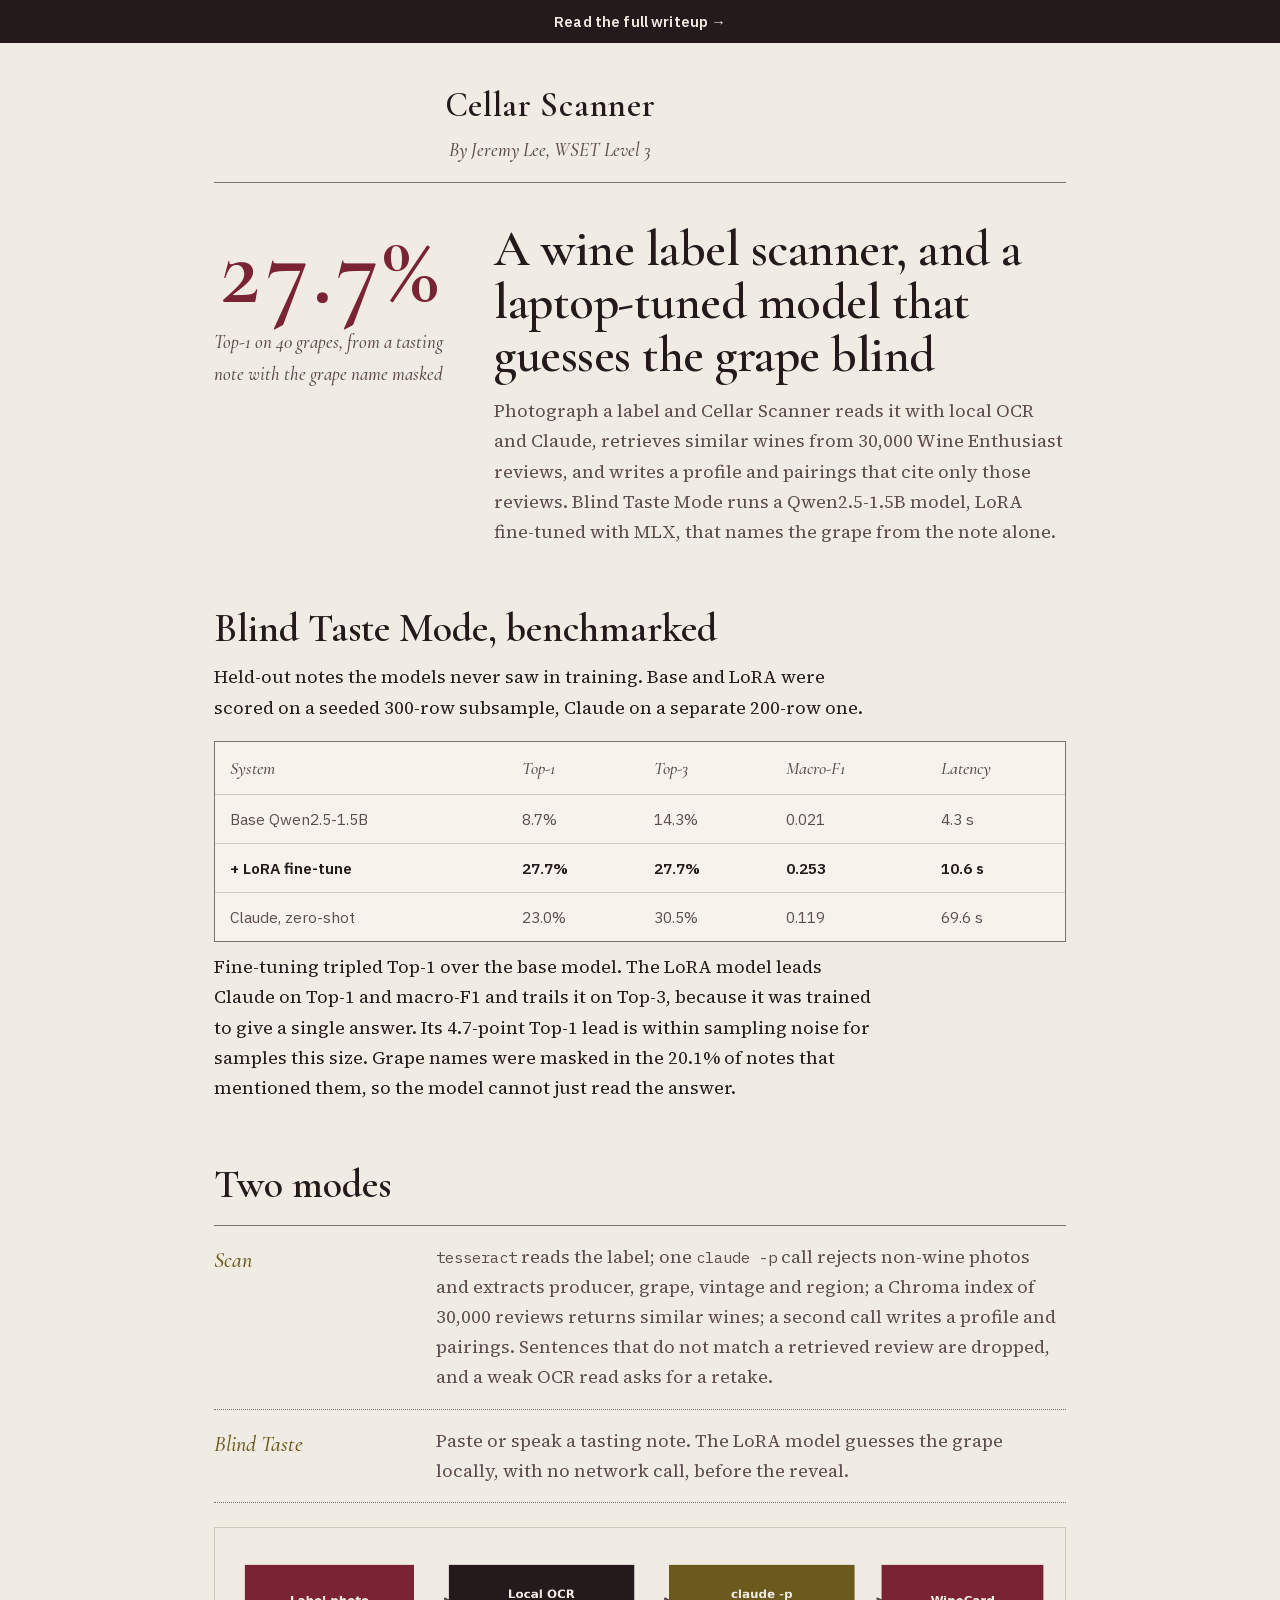
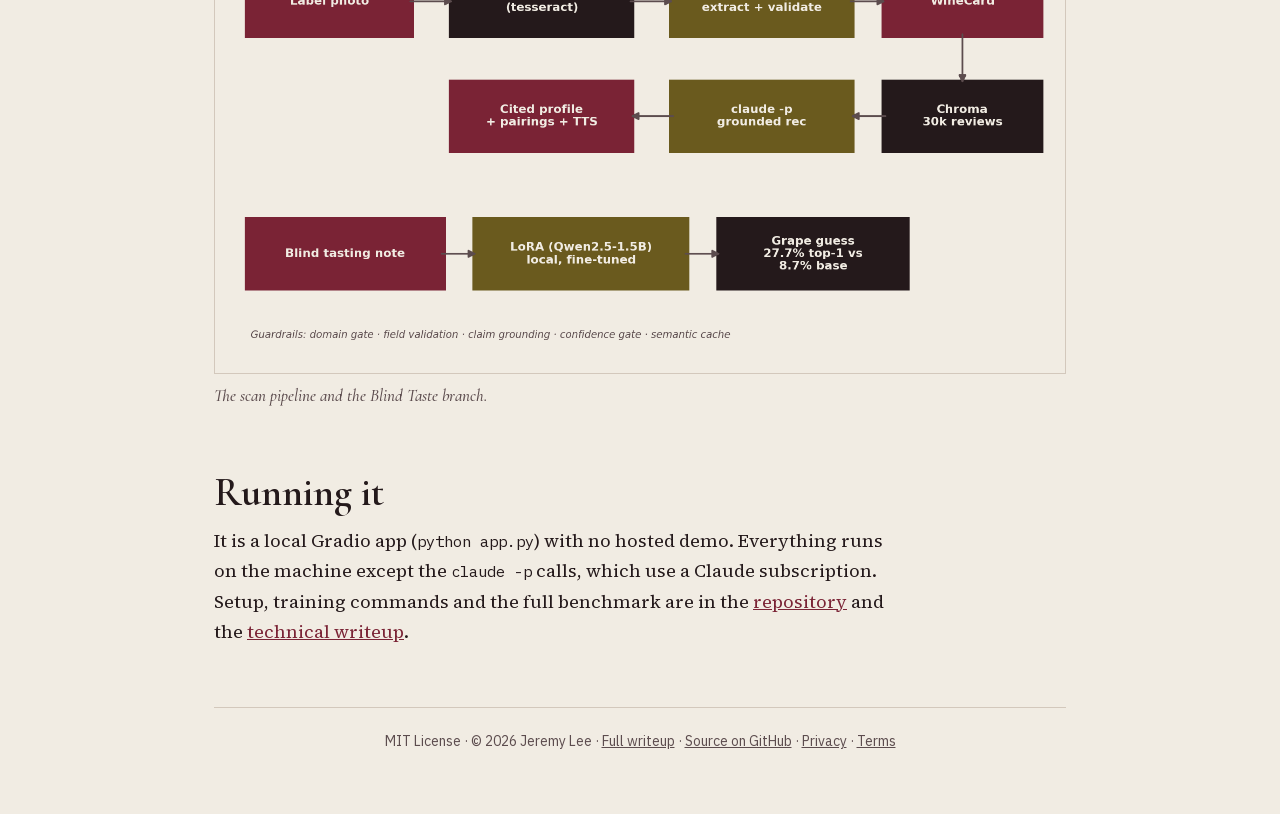
==== commit 2b69d1b0: "Refresh README, write-up and pages (cellar family)" ====
--- a/index.html
+++ b/index.html
@@ -3,95 +3,95 @@
 <head>
 <meta charset="utf-8"/>
 <meta name="viewport" content="width=device-width, initial-scale=1"/>
-<title>Cellar Scanner: photograph a wine label, get a grounded recommendation</title>
-<meta name="description" content="Photograph a wine label and get a grounded profile and pairings, cited to real reviews from a 30,000-bottle index, plus a locally fine-tuned model that guesses the grape from a blind tasting note alone. No vision API key needed." />
+<title>Cellar Scanner: wine label to grounded profile, plus a LoRA blind-tasting model</title>
+<meta name="description" content="Photograph a wine label and get a profile and pairings grounded in 30,000 Wine Enthusiast reviews. A Qwen2.5-1.5B model, LoRA fine-tuned on a laptop, names the grape from a masked tasting note at 27.7% Top-1 across 40 varieties." />
+<link rel="stylesheet" href="assets/family.css" />
 <style>
-@font-face{font-family:"Source Serif 4";src:url("fonts/SourceSerif4-400.woff2")format("woff2");font-weight:400;font-display:swap}
-@font-face{font-family:"Source Serif 4";src:url("fonts/SourceSerif4-600.woff2")format("woff2");font-weight:600;font-display:swap}
-@font-face{font-family:"IBM Plex Sans";src:url("fonts/IBMPlexSans-400.woff2")format("woff2");font-weight:400;font-display:swap}
-@font-face{font-family:"IBM Plex Sans";src:url("fonts/IBMPlexSans-600.woff2")format("woff2");font-weight:600;font-display:swap}
-@font-face{font-family:"IBM Plex Mono";src:url("fonts/IBMPlexMono-400.woff2")format("woff2");font-weight:400;font-display:swap}
-
-  :root{--ink:#2a1520;--paper:#FBF6F2;--rule:#E7D8CE;--soft:#7a6b6f;--accent:#B8873B;--wine:#7B2233;--plum:#5B2A4A}
-  *{box-sizing:border-box} html,body{margin:0;padding:0}
-  body{background:var(--paper);color:var(--ink);font-family:"Source Serif 4", "Iowan Old Style", "Palatino Linotype", Palatino, serif;line-height:1.7;font-size:18px}
-  .hero{width:100%;background:#2a0e18;overflow:hidden}
-  .hero img{width:100%;display:block}
-  .container{max-width:820px;margin:0 auto;padding:38px 24px 80px}
-  .kicker{text-transform:uppercase;letter-spacing:.16em;font-family:"IBM Plex Sans", "Helvetica Neue", Helvetica, Arial, sans-serif;font-size:13px;color:var(--plum);font-weight:700;text-align:center;margin-bottom:12px}
-  h1{font-size:40px;line-height:1.16;text-align:center;margin:0 0 14px}
-  .lede{font-size:20px;color:#43323a;text-align:center;margin:0 auto 6px;max-width:680px}
-  .byline{color:var(--soft);font-style:italic;text-align:center;margin:18px 0 30px}
-  h2{font-size:26px;margin:50px 0 14px;border-bottom:1px solid var(--rule);padding-bottom:8px}
-  p{margin:0 0 16px} a{color:var(--wine)}
-  .features{display:grid;grid-template-columns:repeat(2,1fr);gap:16px;margin:26px 0}
-  .card{background:#F5F5F0;border:1px solid var(--rule);border-radius: 0;padding:20px;font-family:"IBM Plex Sans", "Helvetica Neue", Helvetica, Arial, sans-serif}
-  .card .ico{font-size:24px}.card h3{margin:8px 0 6px;font-size:18px}.card p{font-size:15px;color:#444;margin:0;line-height:1.6}
-  .steps{counter-reset:step;list-style:none;padding:0;margin:24px 0}
-  .steps li{position:relative;padding:12px 0 12px 54px;border-bottom:1px dashed var(--rule);font-family:"IBM Plex Sans", "Helvetica Neue", Helvetica, Arial, sans-serif;font-size:16px}
-  .steps li::before{counter-increment:step;content:counter(step);position:absolute;left:0;top:10px;width:34px;height:34px;border-radius: 0;background:var(--wine);color:#F5F5F0;font-weight:700;display:flex;align-items:center;justify-content:center}
-  .note{background:#F5F5F0;border:1px solid var(--rule);border-left:4px solid var(--wine);border-radius: 0;padding:14px 20px;font-size:14.5px;color:#444;font-family:"IBM Plex Sans", "Helvetica Neue", Helvetica, Arial, sans-serif;margin:24px 0}
-  table{width:100%;border-collapse:collapse;font-family:"IBM Plex Sans", "Helvetica Neue", Helvetica, Arial, sans-serif;font-size:14.5px;margin:20px 0}
-  th,td{padding:10px 12px;border-bottom:1px solid var(--rule);text-align:left}
-  th{color:var(--plum);font-size:13px;text-transform:uppercase;letter-spacing:.04em}
-  .btnrow{text-align:center;margin:40px 0 8px}
-  .btn{display:inline-block;font-family:"IBM Plex Sans", "Helvetica Neue", Helvetica, Arial, sans-serif;font-size:15px;font-weight:600;text-decoration:none;padding:13px 24px;border-radius: 0;margin:6px}
-  .btn-solid{background:var(--wine);color:#F5F5F0}.btn-ghost{border:1px solid var(--wine);color:var(--wine)}
-  .footer{text-align:center;color:var(--soft);font-size:14px;margin-top:54px;font-family:"IBM Plex Sans", "Helvetica Neue", Helvetica, Arial, sans-serif}
-  @media(max-width:600px){h1{font-size:30px}.features{grid-template-columns:1fr}}
+  * { box-sizing: border-box; border-radius: 0; }
+  html, body { margin: 0; padding: 0; }
+  body { background: var(--paper); color: var(--ink); font-family: var(--font-head); font-size: 18px; line-height: 1.68; }
+  a { color: var(--signal); }
+  :focus-visible { outline: 2px solid var(--signal); outline-offset: 3px; }
+  .bar { display: block; background: var(--ink); color: var(--paper); text-align: center; padding: 11px 18px; font: 600 14.5px/1.45 var(--font-body); letter-spacing: .01em; text-decoration: none; }
+  .bar:hover { text-decoration: underline; }
+  .wrap { max-width: 56rem; margin: 0 auto; padding: 0 22px; }
+  .mast { text-align: center; padding: 34px 0 16px; border-bottom: 1px solid var(--edge); }
+  .mast .name { font-family: var(--font-display); font-weight: 600; font-size: 34px; margin: 0; letter-spacing: .02em; }
+  .mast .tag { font-family: var(--font-display); font-style: italic; font-weight: 500; font-size: 19px; color: var(--ink-2); margin: 0; }
+  .lead { display: grid; grid-template-columns: minmax(0, 1fr); gap: 10px 40px; padding: 40px 0 0; align-items: start; }
+  @media (min-width: 820px) { .lead { grid-template-columns: 15rem minmax(0, 1fr); } }
+  .big { font-family: var(--font-display); font-weight: 600; font-size: clamp(70px, 8.4vw, 100px); line-height: .95; color: var(--signal); margin: 0; font-variant-numeric: tabular-nums; }
+  .big-note { font-family: var(--font-display); font-style: italic; font-weight: 500; font-size: 19px; color: var(--ink-2); margin: 8px 0 0; }
+  h1 { font-family: var(--font-display); font-weight: 600; font-size: clamp(34px, 4.8vw, 50px); line-height: 1.06; letter-spacing: -.01em; margin: 0 0 14px; }
+  .lede { color: var(--ink-2); margin: 0; }
+  h2 { font-family: var(--font-display); font-weight: 600; font-size: clamp(30px, 4.2vw, 40px); line-height: 1.08; margin: 60px 0 12px; }
+  p { margin: 0 0 16px; max-width: 42rem; }
+  .tablewrap { overflow-x: auto; border: 1px solid var(--edge); margin: 18px 0 10px; }
+  table { border-collapse: collapse; width: 100%; min-width: 520px; font-family: var(--font-body); font-size: 15.5px; background: var(--panel); }
+  th, td { text-align: left; padding: 11px 15px; border-bottom: 1px solid var(--rule); }
+  th { font-family: var(--font-display); font-style: italic; font-weight: 500; font-size: 18px; color: var(--ink-2); }
+  td { font-variant-numeric: tabular-nums; color: var(--ink-2); }
+  tr.us td { color: var(--ink); font-weight: 600; }
+  tr:last-child td { border-bottom: 0; }
+  .modes { margin: 18px 0 0; border-top: 1px solid var(--edge); }
+  .mode { display: grid; grid-template-columns: minmax(0, 1fr); gap: 4px 30px; padding: 16px 0; border-bottom: 1px dotted var(--edge); }
+  @media (min-width: 720px) { .mode { grid-template-columns: 12rem minmax(0, 1fr); } }
+  .mode dt { font-family: var(--font-display); font-style: italic; font-weight: 500; font-size: 22px; color: var(--signal-2); }
+  .mode dd { margin: 0; color: var(--ink-2); }
+  code { font-family: var(--font-mono); font-size: .86em; }
+  figure { margin: 24px 0 0; }
+  figure img { width: 100%; height: auto; display: block; border: 1px solid var(--rule); }
+  figcaption { font-family: var(--font-display); font-style: italic; font-weight: 500; font-size: 17px; color: var(--ink-2); margin-top: 8px; }
+  footer { margin: 60px 0 0; padding: 22px 0 60px; border-top: 1px solid var(--rule); font-family: var(--font-body); font-size: 14px; color: var(--ink-2); text-align: center; }
+  footer a { color: var(--ink-2); }
+  @media (max-width: 560px) { body { font-size: 17px; } }
 </style>
 </head>
 <body>
-<a href="overview/" data-overview-link style="display:block;background:#1C1E1B;color:#EDEDE7;text-align:center;padding:11px 18px;font:600 14.5px/1.45 -apple-system,'Helvetica Neue',Arial,sans-serif;letter-spacing:.01em;text-decoration:none">Read the full writeup&nbsp;&rarr;</a>
+<a href="overview/" data-overview-link class="bar">Read the full writeup&nbsp;&rarr;</a>
 
-<div class="hero"><img src="assets/banner.png" alt="Cellar Scanner"/></div>
-<div class="container">
-  <p class="kicker">Local vision, grounded, free</p>
-  <h1>Cellar Scanner</h1>
-  <p class="lede">Photograph a wine label: get a <strong>grounded profile and pairings, cited to real reviews</strong> from a 30,000-bottle index. Plus a <strong>locally fine-tuned model</strong> that guesses the grape from a blind tasting note, no label needed.</p>
-  <p class="byline">By Jeremy Lee</p>
-
-  <h2>Why</h2>
-  <p>Ask a chatbot to identify a wine from a photo and it will happily invent a producer, a score, a tasting note it never read. Cellar Scanner reads the label <em>for real</em>, local OCR + Claude, no vision API key, retrieves genuinely similar wines, and refuses to say anything the retrieved reviews don't support.</p>
-
-  <div class="features">
-    <div class="card"><h3>No vision API key</h3><p>Local OCR (tesseract) + Claude reads the label: refuses non-wine photos, flags low-confidence reads.</p></div>
-    <div class="card"><h3>30k real reviews</h3><p>Stratified across every represented grape variety, not just the highest-rated bottles.</p></div>
-    <div class="card"><h3>Grounded &amp; cited</h3><p>Every claim checked against retrieved reviews before it ships. Ungrounded claims are dropped, not shown.</p></div>
-    <div class="card"><h3>Locally fine-tuned</h3><p>A LoRA-tuned model guesses grape variety from a tasting note alone: runs on a laptop, $0 marginal cost.</p></div>
+<div class="wrap">
+  <div class="mast">
+    <p class="name">Cellar Scanner</p>
+    <p class="tag">By Jeremy Lee, WSET Level 3</p>
   </div>
 
-  <h2>Blind Taste Mode</h2>
-  <p>Paste or speak a tasting note with the label hidden. A Qwen2.5-1.5B model: fine-tuned locally on 41,389 masked Wine Enthusiast notes across 40 varieties, guesses the grape before the reveal. Benchmarked honestly against the untrained base model and Claude:</p>
-
-  <table>
-    <tr><th>System</th><th>Top-1</th><th>Top-3</th><th>Cost</th></tr>
-    <tr><td>Base model (no fine-tune)</td><td>8.7%</td><td>14.3%</td><td>$0</td></tr>
-    <tr><td><strong>+ LoRA fine-tune</strong></td><td><strong>27.7%</strong></td><td>27.7%</td><td>$0</td></tr>
-    <tr><td>Claude (teacher, zero-shot)</td><td>23.0%</td><td><strong>30.5%</strong></td><td>Max subscription</td></tr>
-  </table>
-
-  <div class="note">The fine-tuned local model's Top-1 accuracy <strong>beats Claude's zero-shot Top-1</strong>. A specialized 1.5B model trained on this exact task, outperforming a generalist frontier model prompted cold, at $0 marginal cost and 7x lower latency.</div>
-  <div class="note">The grape-name is regex-masked out of every training and reference note first. Otherwise many reviews just name the grape and the task collapses to string matching, not blind tasting. The masking rate is measured and reported, not assumed.</div>
-
-  <h2>How it works</h2>
-  <ol class="steps">
-    <li>Photograph the label: local OCR extracts the text, Claude structures it into a wine card and flags anything illegible for you to correct.</li>
-    <li>The card queries a 30k-review Chroma index for genuinely similar wines.</li>
-    <li>Claude writes a grounded profile and 2-3 pairings, citing the exact reviews it drew from, nothing invented.</li>
-    <li>Re-scan the same bottle later and get an instant cached answer, no repeat generation.</li>
-  </ol>
-
-  <div class="note">Everything runs locally except one <code>claude -p</code> call per action, no metered API, no vision API key. See the <a href="writeup.md">full writeup</a> for the honest engineering story, including three real bugs found and fixed along the way.</div>
-
-  <div class="btnrow">
-    <a class="btn btn-solid" href="https://github.com/lyhjeremy/cellar-scanner">View on GitHub</a>
-    <a class="btn btn-ghost" href="writeup.md">Read the writeup</a>
+  <div class="lead">
+    <div>
+      <p class="big">27.7%</p>
+      <p class="big-note">Top-1 on 40 grapes, from a tasting note with the grape name masked</p>
+    </div>
+    <div>
+      <h1>A wine label scanner, and a laptop-tuned model that guesses the grape blind</h1>
+      <p class="lede">Photograph a label and Cellar Scanner reads it with local OCR and Claude, retrieves similar wines from 30,000 Wine Enthusiast reviews, and writes a profile and pairings that cite only those reviews. Blind Taste Mode runs a Qwen2.5-1.5B model, LoRA fine-tuned with MLX, that names the grape from the note alone.</p>
+    </div>
   </div>
 
-  <p class="footer">Built by Jeremy Lee · MIT licensed</p>
+  <h2>Blind Taste Mode, benchmarked</h2>
+  <p>Held-out notes the models never saw in training. Base and LoRA were scored on a seeded 300-row subsample, Claude on a separate 200-row one.</p>
+  <div class="tablewrap">
+    <table>
+      <thead><tr><th>System</th><th>Top-1</th><th>Top-3</th><th>Macro-F1</th><th>Latency</th></tr></thead>
+      <tbody>
+        <tr><td>Base Qwen2.5-1.5B</td><td>8.7%</td><td>14.3%</td><td>0.021</td><td>4.3 s</td></tr>
+        <tr class="us"><td>+ LoRA fine-tune</td><td>27.7%</td><td>27.7%</td><td>0.253</td><td>10.6 s</td></tr>
+        <tr><td>Claude, zero-shot</td><td>23.0%</td><td>30.5%</td><td>0.119</td><td>69.6 s</td></tr>
+      </tbody>
+    </table>
+  </div>
+  <p>Fine-tuning tripled Top-1 over the base model. The LoRA model leads Claude on Top-1 and macro-F1 and trails it on Top-3, because it was trained to give a single answer. Its 4.7-point Top-1 lead is within sampling noise for samples this size. Grape names were masked in the 20.1% of notes that mentioned them, so the model cannot just read the answer.</p>
+
+  <h2>Two modes</h2>
+  <dl class="modes">
+    <div class="mode"><dt>Scan</dt><dd><code>tesseract</code> reads the label; one <code>claude -p</code> call rejects non-wine photos and extracts producer, grape, vintage and region; a Chroma index of 30,000 reviews returns similar wines; a second call writes a profile and pairings. Sentences that do not match a retrieved review are dropped, and a weak OCR read asks for a retake.</dd></div>
+    <div class="mode"><dt>Blind Taste</dt><dd>Paste or speak a tasting note. The LoRA model guesses the grape locally, with no network call, before the reveal.</dd></div>
+  </dl>
+  <figure><img src="assets/architecture.png" width="1575" height="825" alt="Pipeline diagram: label photo, local OCR, claude -p extraction, wine card, a 30,000-review Chroma index, a grounded recommendation and a cited profile; a separate branch sends a blind tasting note to the LoRA model, 27.7% top-1 against 8.7% for the base model."><figcaption>The scan pipeline and the Blind Taste branch.</figcaption></figure>
+
+  <h2>Running it</h2>
+  <p>It is a local Gradio app (<code>python app.py</code>) with no hosted demo. Everything runs on the machine except the <code>claude -p</code> calls, which use a Claude subscription. Setup, training commands and the full benchmark are in the <a href="https://github.com/lyhjeremy/cellar-scanner">repository</a> and the <a href="https://github.com/lyhjeremy/cellar-scanner/blob/main/writeup.md">technical writeup</a>.</p>
+
+  <footer>MIT License · © 2026 Jeremy Lee · <a href="overview/">Full writeup</a> · <a href="https://github.com/lyhjeremy/cellar-scanner">Source on GitHub</a> · <a href="privacy/">Privacy</a> · <a href="terms/">Terms</a></footer>
 </div>
-<footer><p class="legal"><a href="privacy/">Privacy</a> &nbsp; <a href="terms/">Terms</a></p>
-</footer>
 </body>
 </html>
--- a/assets/family.css
+++ b/assets/family.css
@@ -0,0 +1,34 @@
+/* Ledger family: cellar. Generated by make_tokens.py; edit palettes.py, not this. */
+  @font-face{font-family:"Cormorant Garamond";src:url("../fonts/CormorantGaramond-600.woff2")format("woff2");font-weight:600;font-style:normal;font-display:swap}
+  @font-face{font-family:"Cormorant Garamond";src:url("../fonts/CormorantGaramond-500i.woff2")format("woff2");font-weight:500;font-style:italic;font-display:swap}
+  @font-face{font-family:"Source Serif 4";src:url("../fonts/SourceSerif4-400.woff2")format("woff2");font-weight:400;font-display:swap}
+  @font-face{font-family:"Source Serif 4";src:url("../fonts/SourceSerif4-600.woff2")format("woff2");font-weight:600;font-display:swap}
+  @font-face{font-family:"IBM Plex Sans";src:url("../fonts/IBMPlexSans-400.woff2")format("woff2");font-weight:400;font-display:swap}
+  @font-face{font-family:"IBM Plex Sans";src:url("../fonts/IBMPlexSans-600.woff2")format("woff2");font-weight:600;font-display:swap}
+  @font-face{font-family:"IBM Plex Mono";src:url("../fonts/IBMPlexMono-400.woff2")format("woff2");font-weight:400;font-display:swap}
+:root {
+  --paper: #F1ECE3;
+  --panel: #F7F3EC;
+  --ink: #24191B;
+  --ink-2: #5C4C4E;
+  --rule: #D3C8BC;
+  --edge: #7E7070;
+  --signal: #7A2335;
+  --signal-2: #6A5A1E;
+  --font-display: "Cormorant Garamond", Garamond, "Iowan Old Style", serif;
+  --font-head: "Source Serif 4", "Iowan Old Style", "Palatino Linotype", Palatino, serif;
+  --font-body: "IBM Plex Sans", "Helvetica Neue", Helvetica, Arial, sans-serif;
+  --font-mono: "IBM Plex Mono", "SF Mono", Menlo, Consolas, monospace;
+}
+@media (prefers-color-scheme: dark) {
+  :root:not([data-theme="light"]) {
+    --paper: #1C1517;
+    --panel: #261D20;
+    --ink: #EDE3DD;
+    --ink-2: #B6A6A3;
+    --rule: #413337;
+    --edge: #7A6A6C;
+    --signal: #E08A99;
+    --signal-2: #C9B46A;
+  }
+}
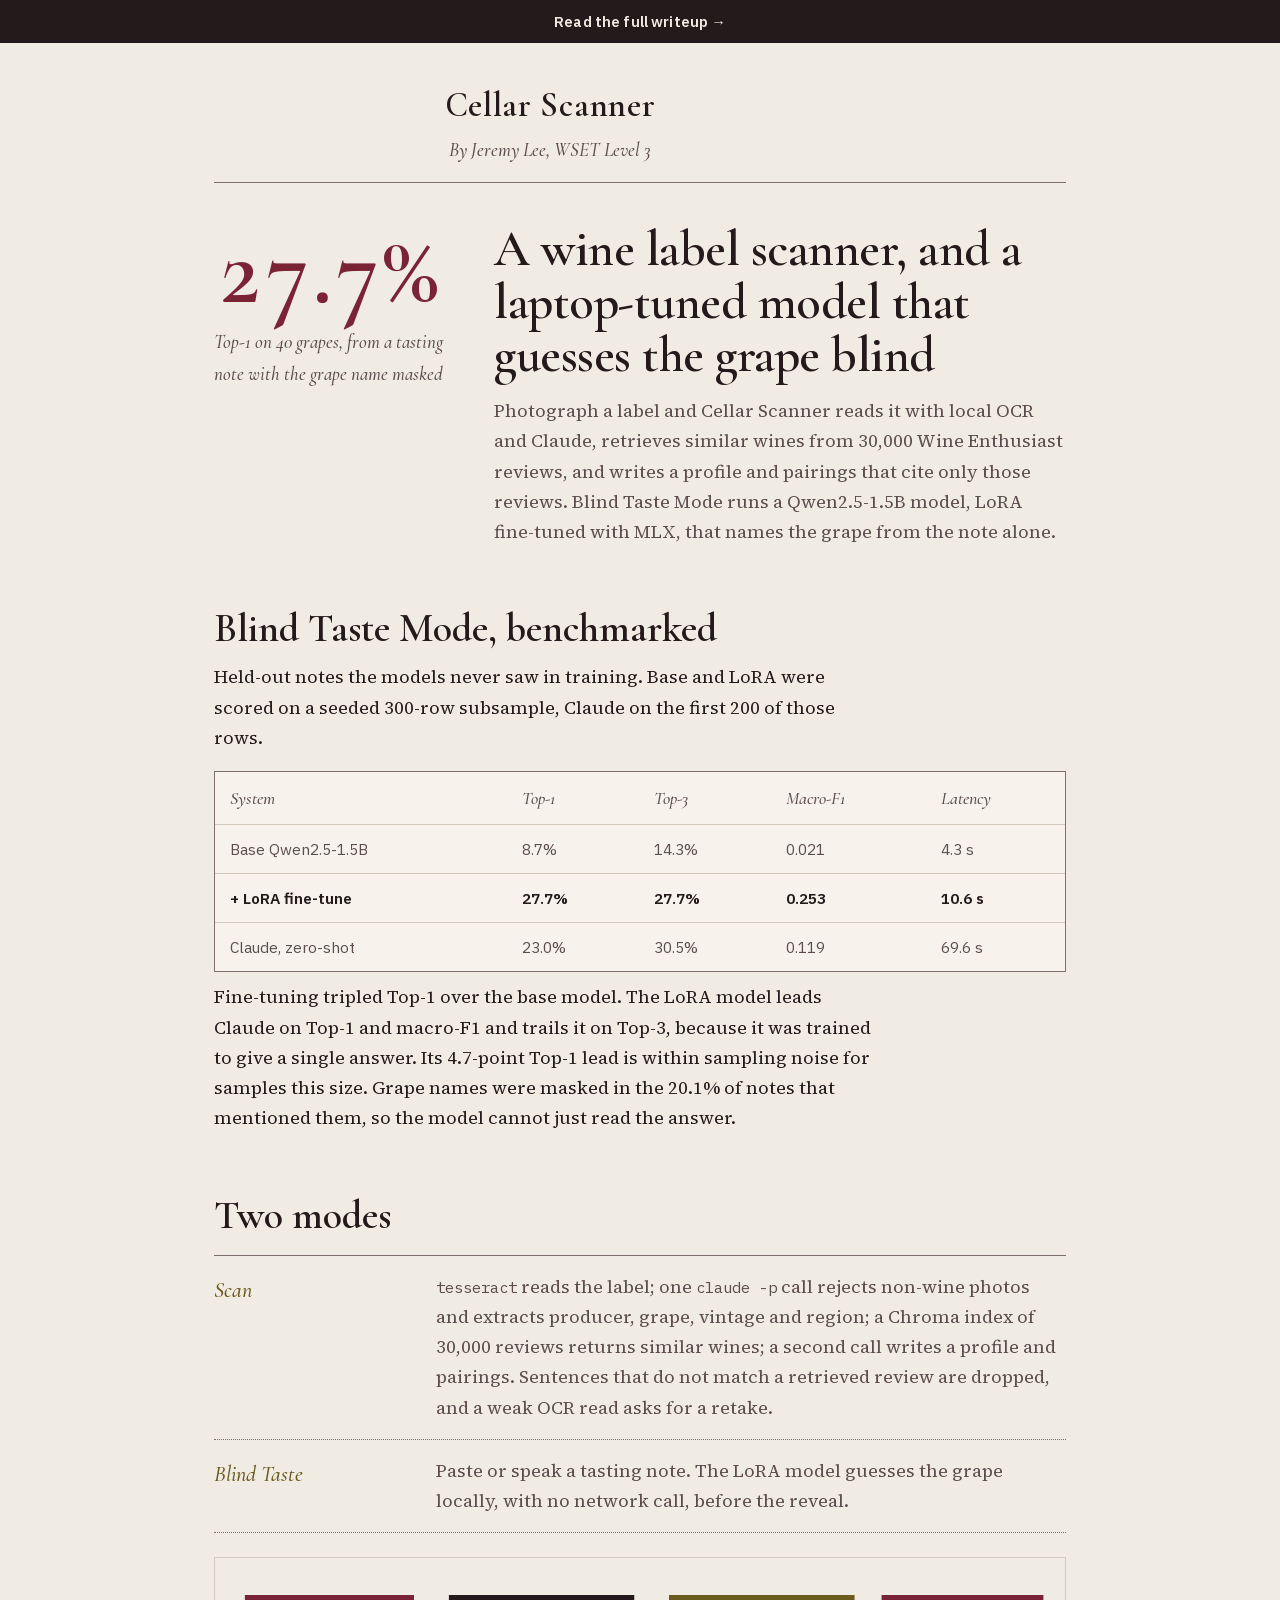
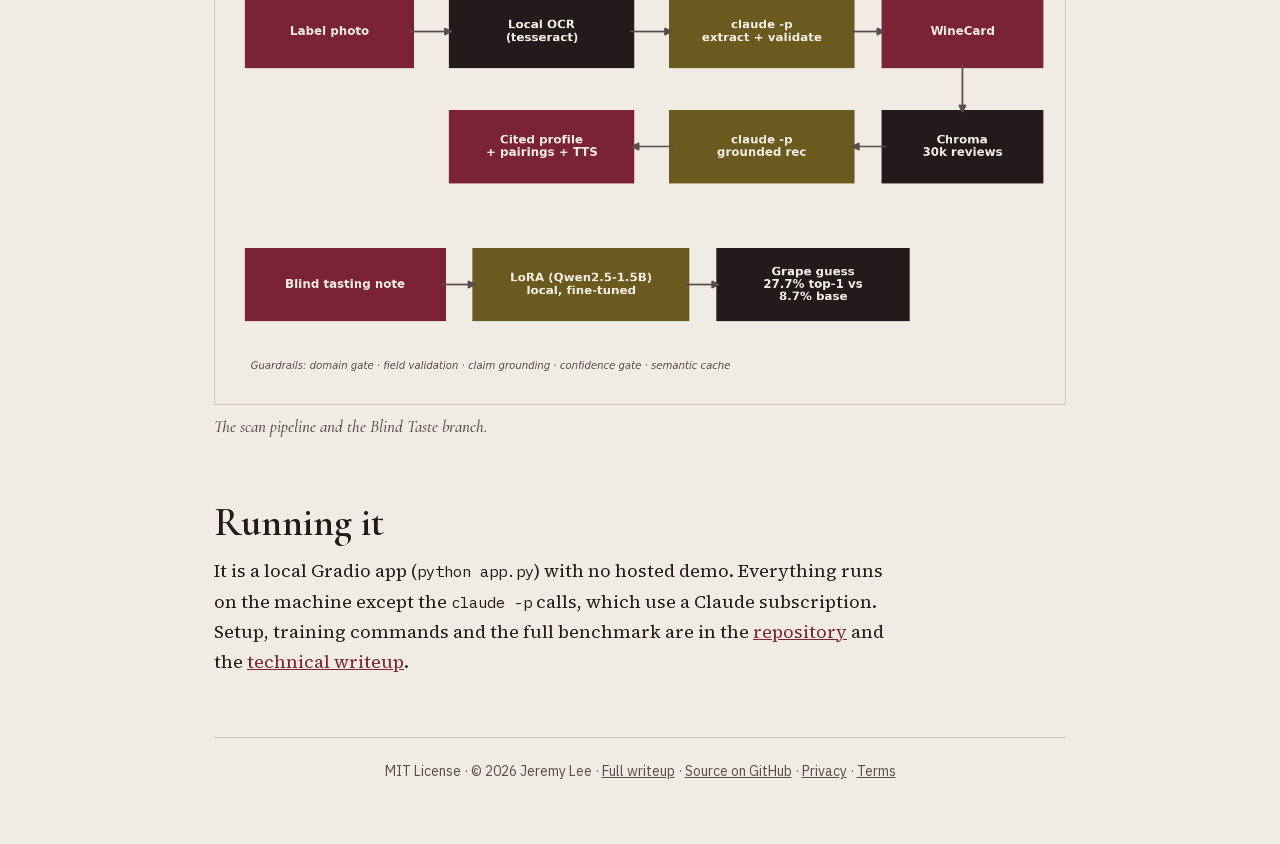
==== commit e57e3b6d: "Add a blind-tasting quiz and a paired LoRA vs Claude check bench_classifier.py scores Claude on rows" ====
--- a/index.html
+++ b/index.html
@@ -68,7 +68,7 @@
   </div>
 
   <h2>Blind Taste Mode, benchmarked</h2>
-  <p>Held-out notes the models never saw in training. Base and LoRA were scored on a seeded 300-row subsample, Claude on a separate 200-row one.</p>
+  <p>Held-out notes the models never saw in training. Base and LoRA were scored on a seeded 300-row subsample, Claude on the first 200 of those rows.</p>
   <div class="tablewrap">
     <table>
       <thead><tr><th>System</th><th>Top-1</th><th>Top-3</th><th>Macro-F1</th><th>Latency</th></tr></thead>
